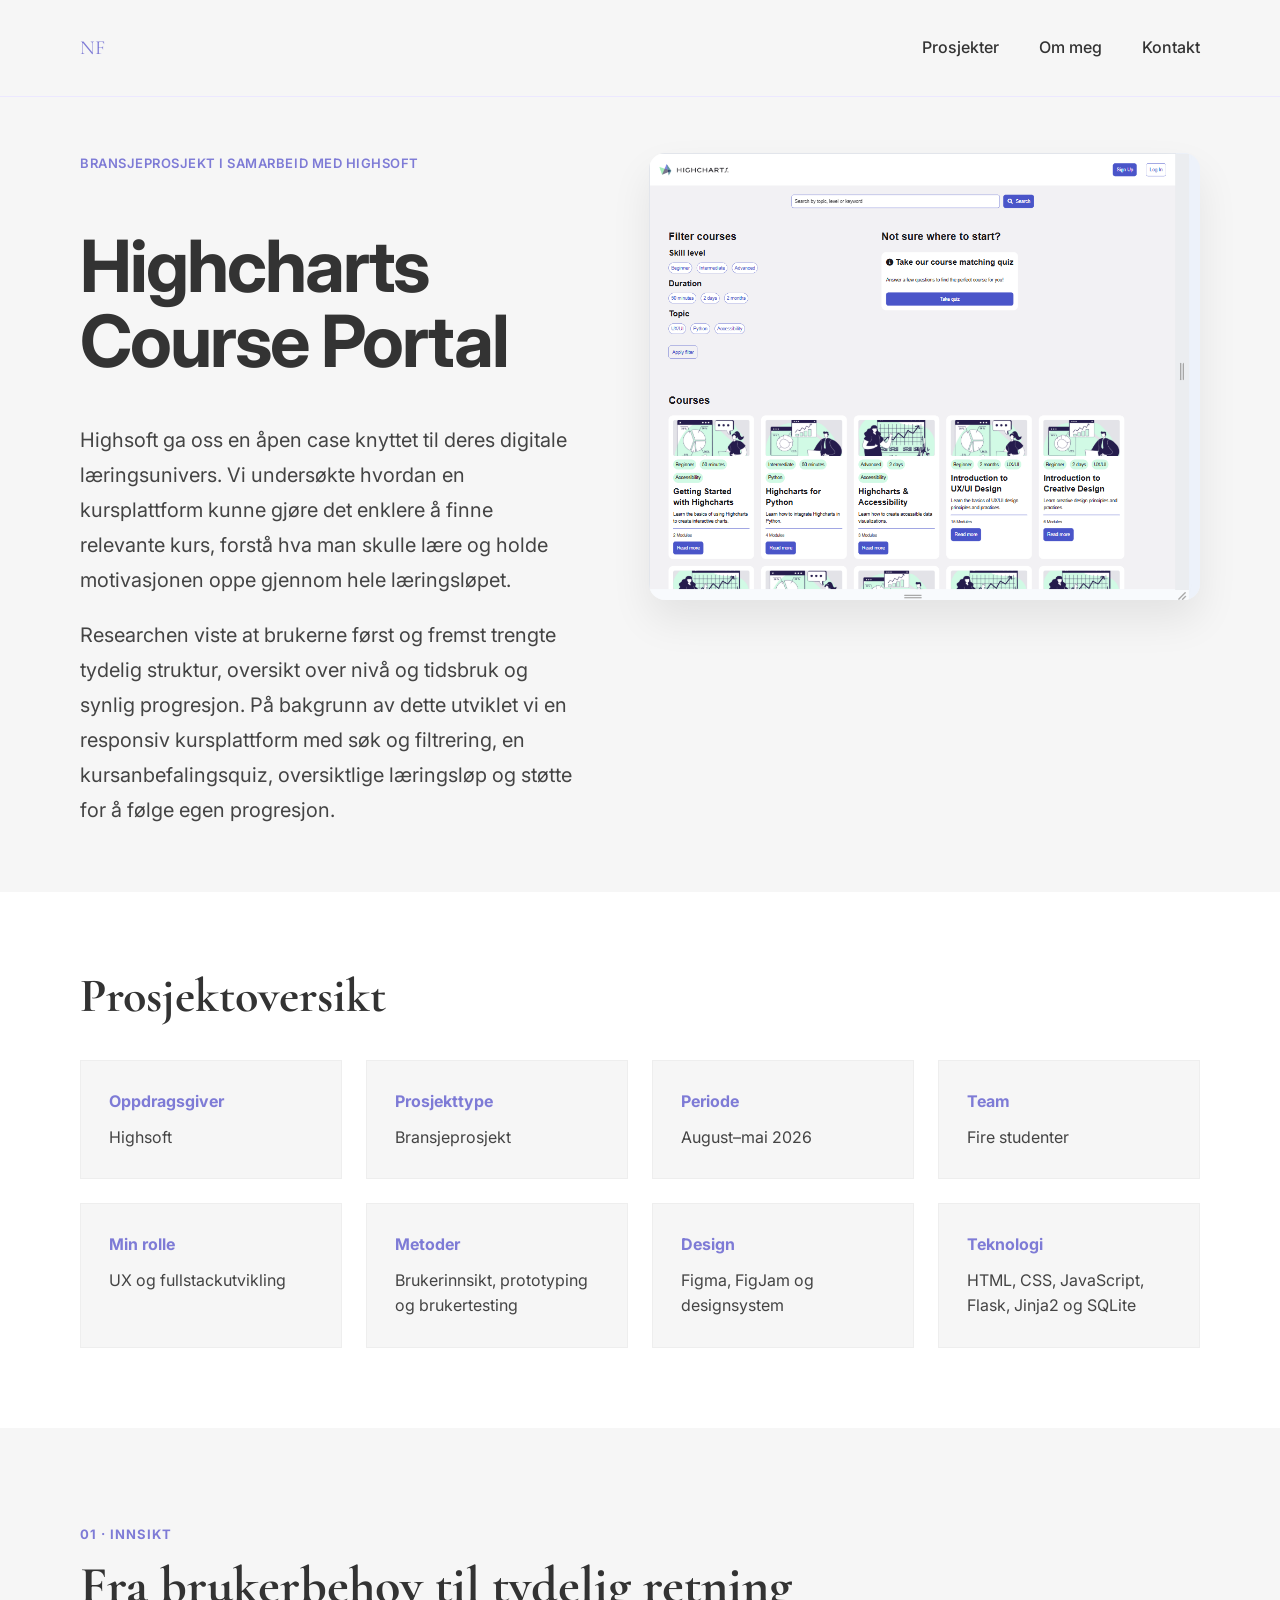
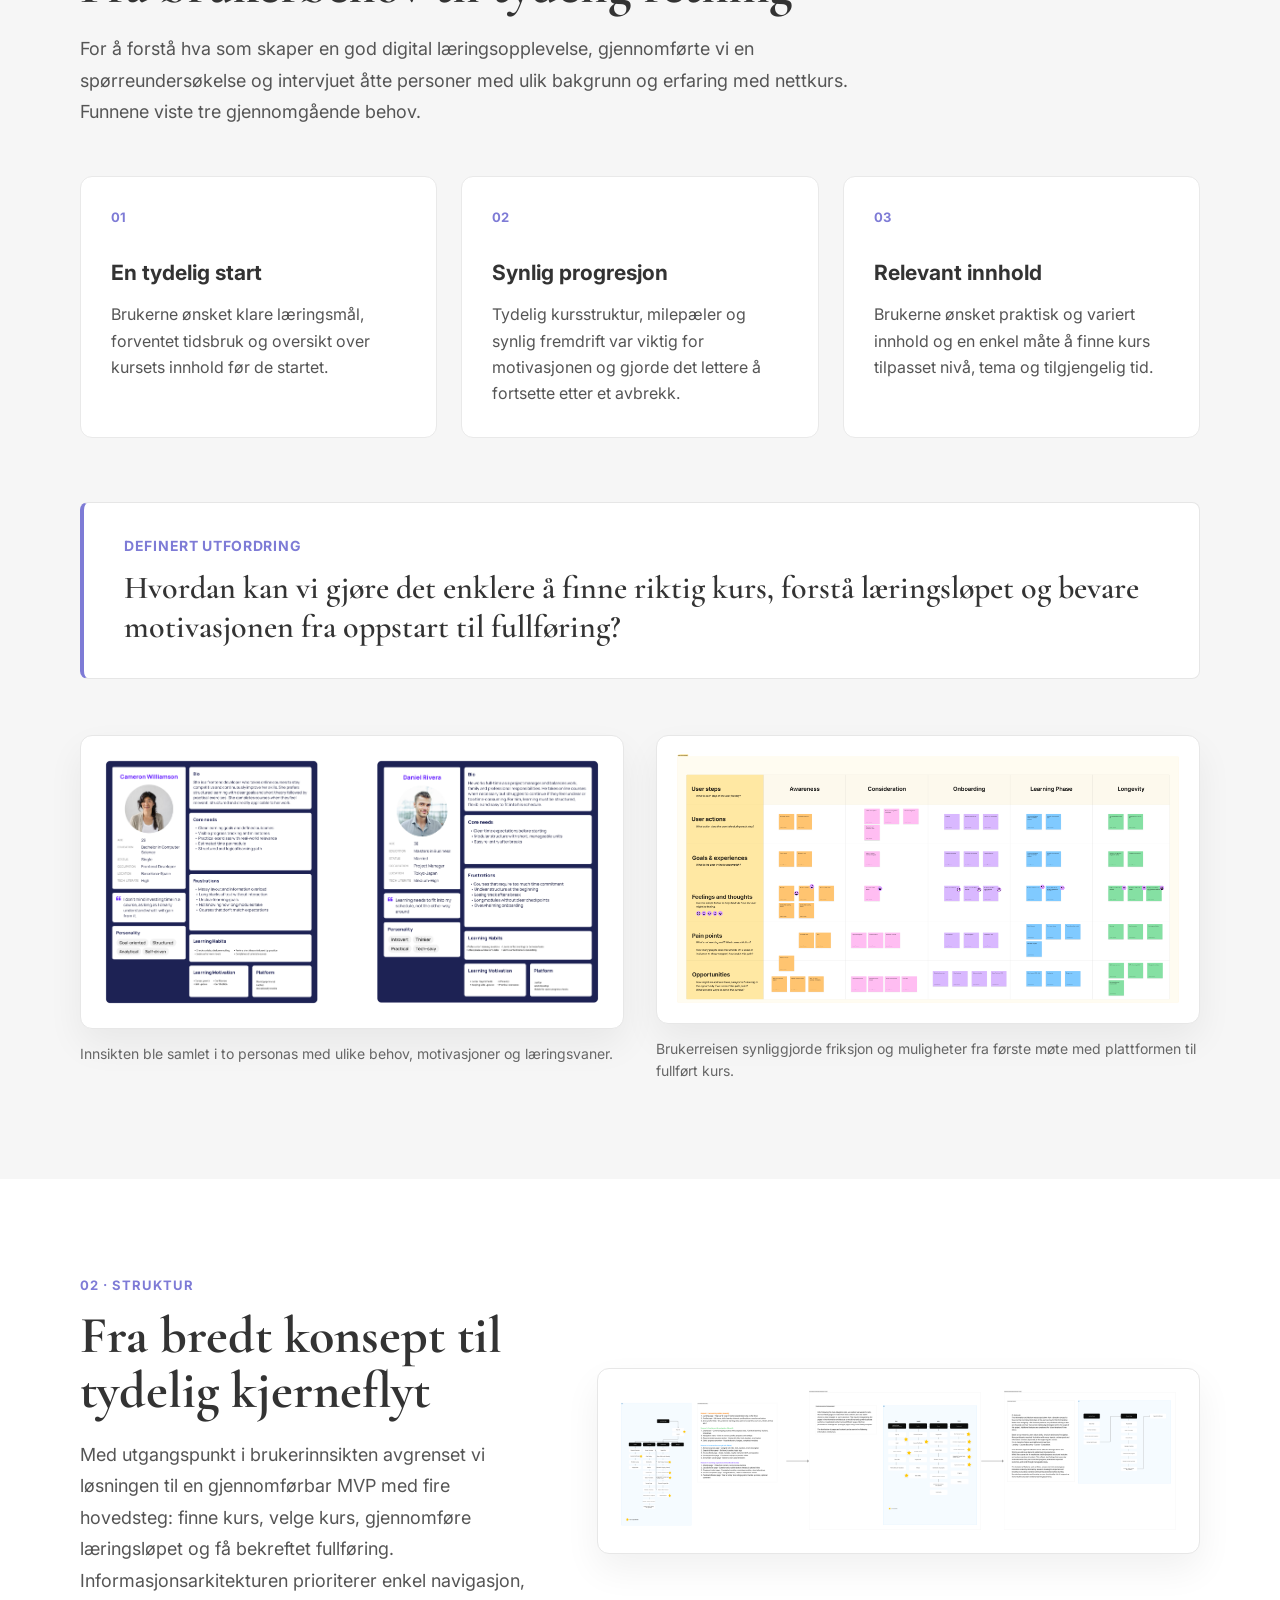
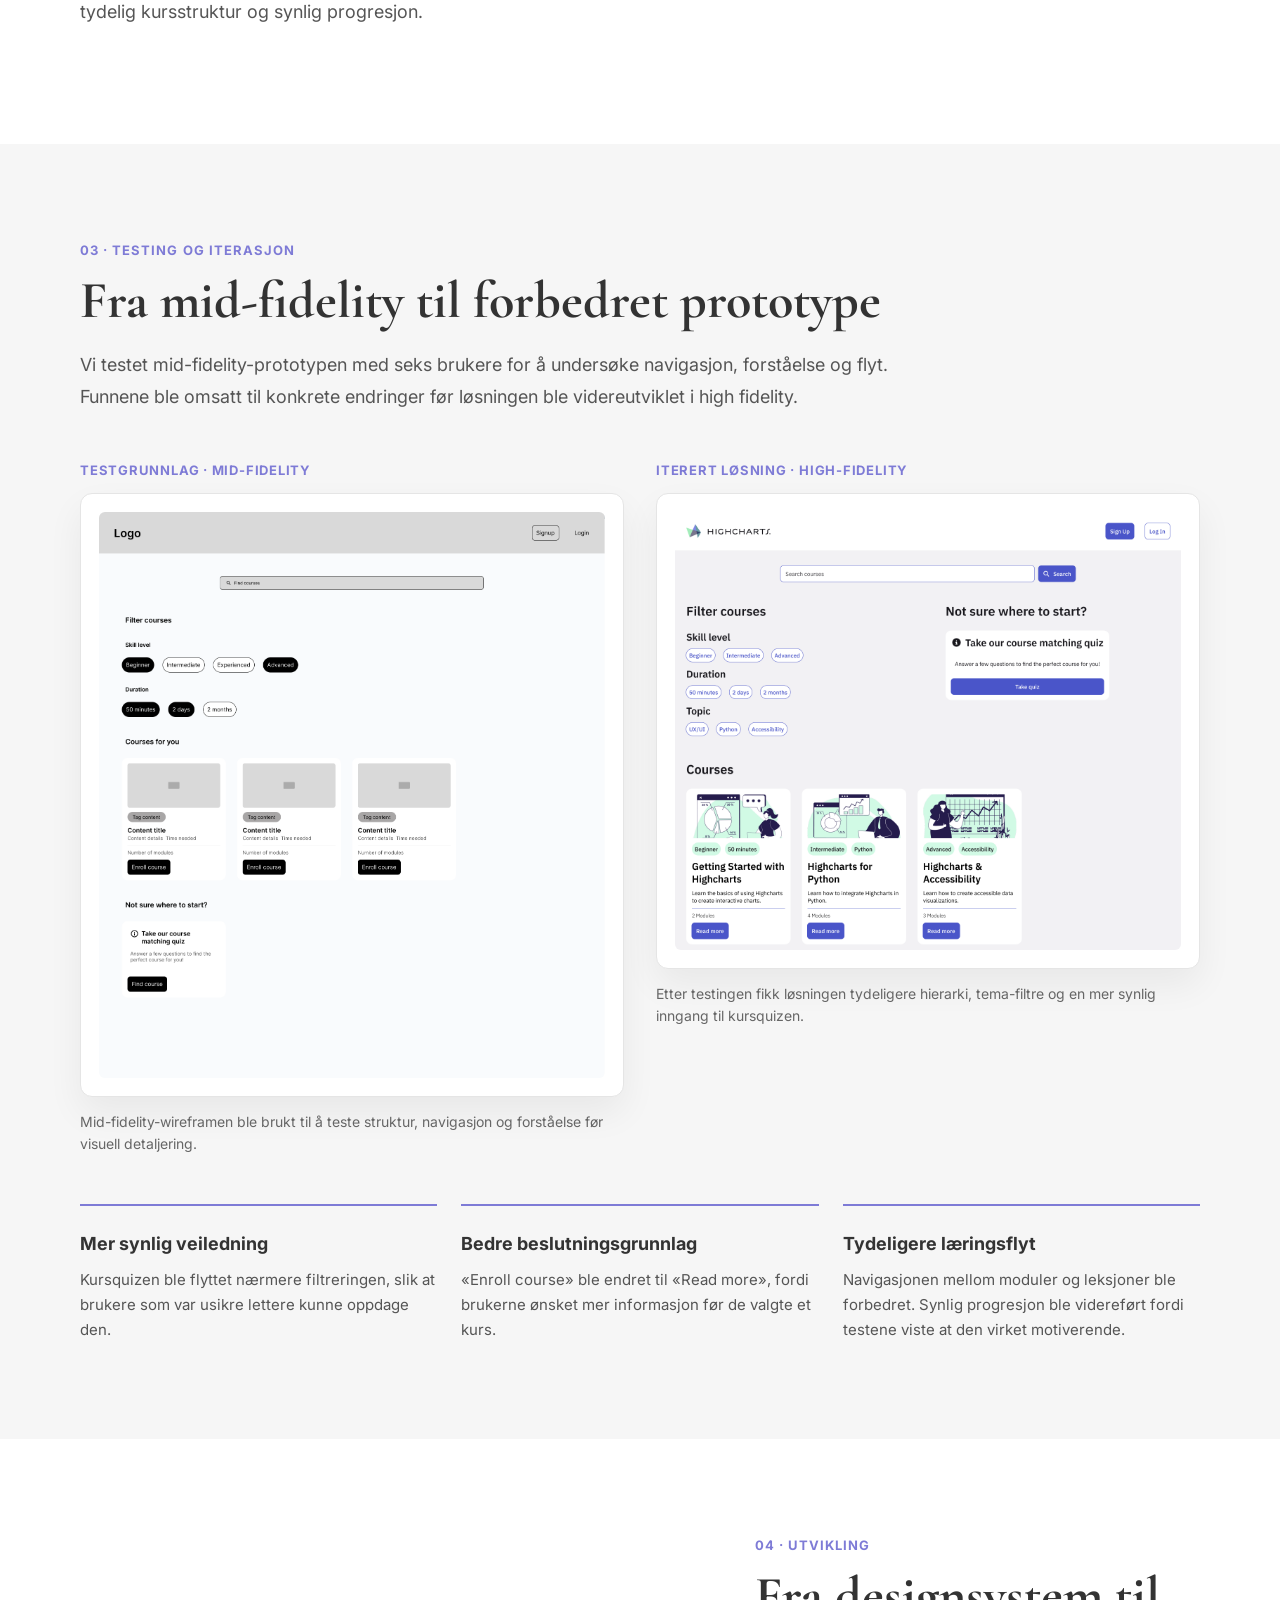
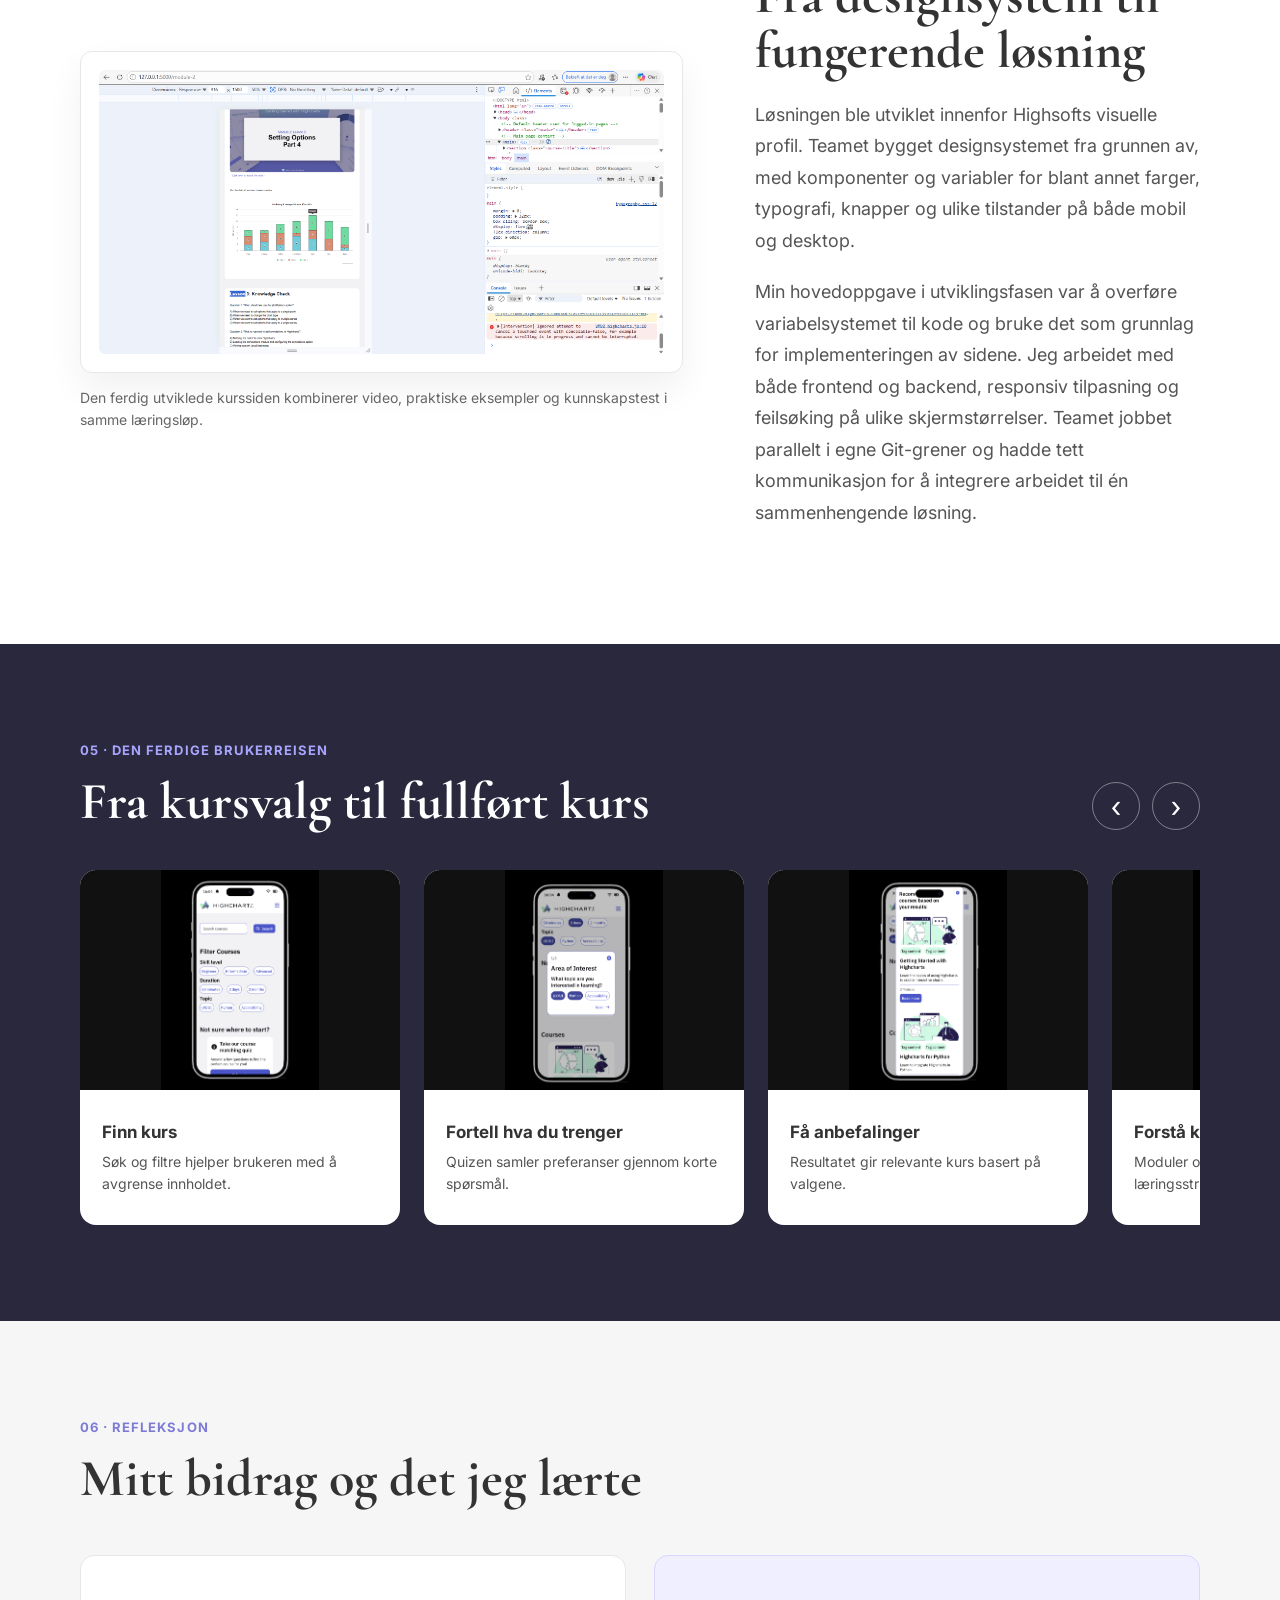
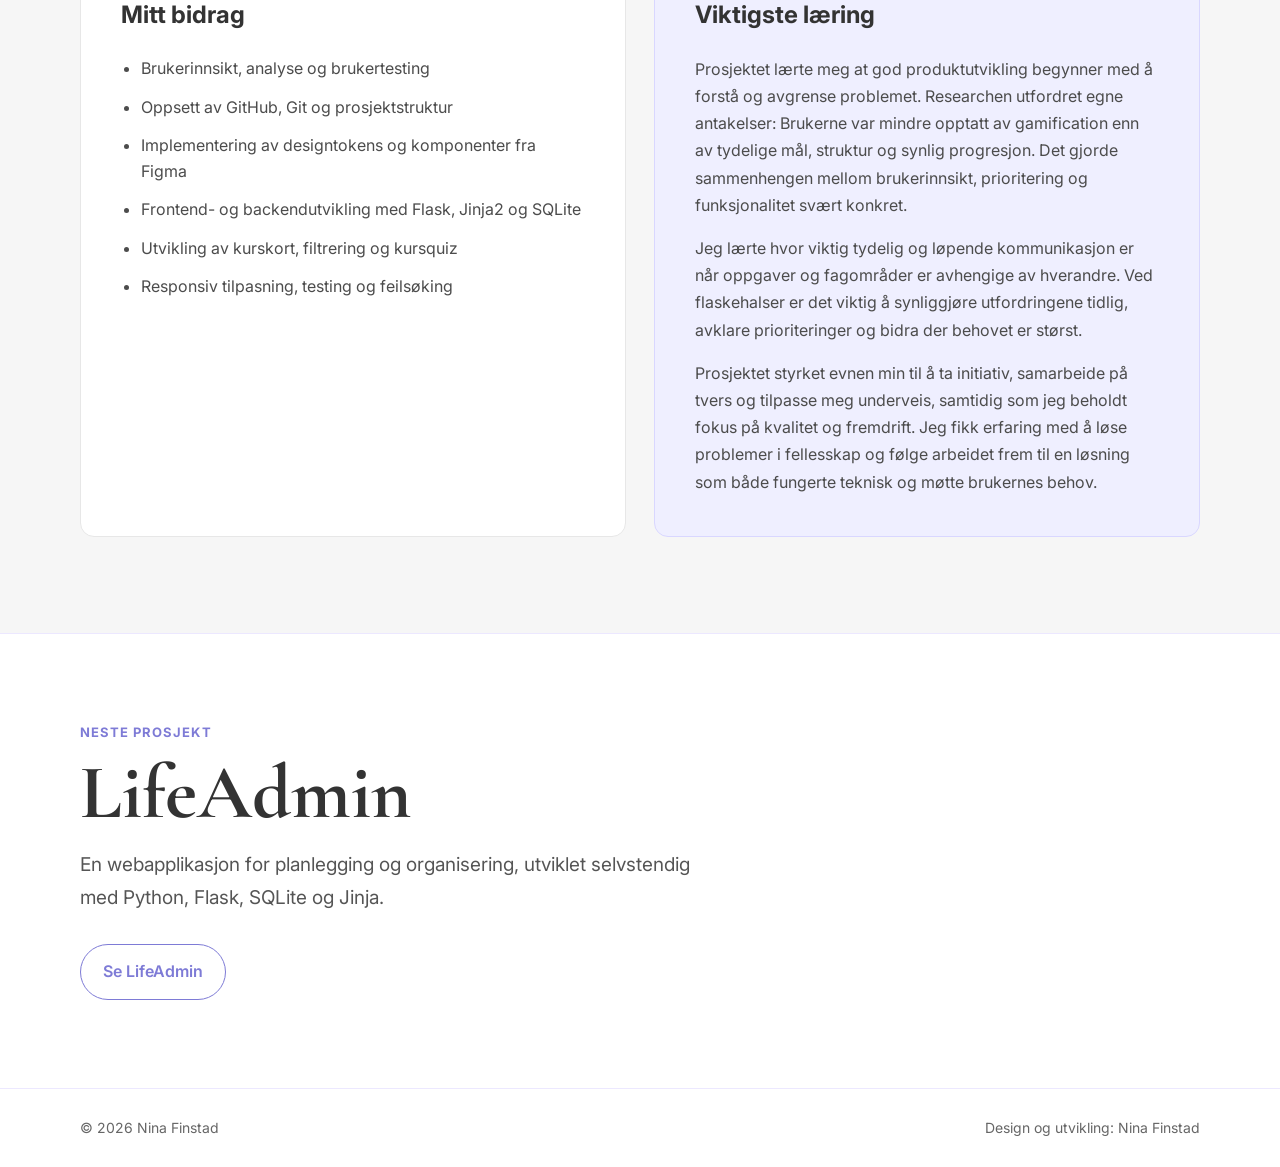
==== highsoft.html @ bb5bee1e "Initial portfolio version" ====
<!DOCTYPE html>
<html lang="nb">
<head>
    <meta charset="UTF-8">
    <meta name="viewport" content="width=device-width, initial-scale=1.0">

    <meta
        name="description"
        content="Highcharts Course Portal – bransjeprosjekt utviklet i samarbeid med Highsoft."
    >

    <title>Highcharts Course Portal | Nina Finstad</title>

    <!-- Fonter -->
    <link rel="preconnect" href="https://fonts.googleapis.com">
    <link rel="preconnect" href="https://fonts.gstatic.com" crossorigin>
    <link
        href="https://fonts.googleapis.com/css2?family=Cormorant+Garamond:wght@600;700&family=Inter:wght@400;500;600;700&display=swap"
        rel="stylesheet"
    >

    <!-- CSS -->
    <link rel="stylesheet" href="style.css">

    <!-- JavaScript -->
    <script src="js/highsoft.js" defer></script>
</head>

<body>

    <!-- Header -->
    <header class="site-header">
        <div class="logo">
            <a href="index.html" class="logo-link">
                <span class="logo-short">NF</span>
                <span class="logo-full">Nina Finstad</span>
            </a>
        </div>

        <nav class="site-nav" aria-label="Hovedmeny">
            <a href="index.html#projects">Prosjekter</a>
            <a href="index.html#about">Om meg</a>
            <a href="index.html#contact">Kontakt</a>
        </nav>
    </header>

    <main>

        <!-- Prosjektintroduksjon -->
        <section class="project-hero">
            <div class="project-hero-layout">

                <div class="project-hero-text">
                    <span class="project-label">
                        Bransjeprosjekt i samarbeid med Highsoft
                    </span>

                    <h1>Highcharts Course Portal</h1>

                    <p>
                        Highsoft ga oss en åpen case knyttet til deres digitale læringsunivers. Vi undersøkte hvordan en kursplattform kunne gjøre det enklere å finne relevante kurs,
                        forstå hva man skulle lære og holde motivasjonen oppe gjennom hele læringsløpet.

                    </p>

                    <p>
                        Researchen viste at brukerne først og fremst trengte tydelig struktur, oversikt over nivå og tidsbruk og synlig progresjon. På bakgrunn av dette utviklet vi en responsiv kursplattform med søk og filtrering, 
                        en kursanbefalingsquiz, oversiktlige læringsløp og støtte for å følge egen progresjon.
                    </p>
                </div>

                <button
                    class="project-visual-card case-image-button"
                    type="button"
                    data-lightbox-image="highsoft-images/Skjermbilde 2026-05-29 133641.png"
                    data-lightbox-alt="Den ferdig utviklede landingssiden til Highcharts Course Portal"
                    aria-label="Åpne bildet av den ferdige landingssiden"
                >
                    <img
                        src="highsoft-images/Skjermbilde 2026-05-29 133641.png"
                        alt="Den ferdig utviklede landingssiden til Highcharts Course Portal"
                    >
                </button>

            </div>
        </section>

        <!-- Prosjektoversikt -->
        <section class="project-meta-section">
            <div class="section-heading">
                <h2>Prosjektoversikt</h2>
            </div>

            <div class="project-meta-grid">

                <article class="meta-card">
                    <h3>Oppdragsgiver</h3>
                    <p>Highsoft</p>
                </article>

                <article class="meta-card">
                    <h3>Prosjekttype</h3>
                    <p>Bransjeprosjekt</p>
                </article>

                <article class="meta-card">
                    <h3>Periode</h3>
                    <p>August–mai 2026</p>
                </article>

                <article class="meta-card">
                    <h3>Team</h3>
                    <p>Fire studenter</p>
                </article>

                <article class="meta-card">
                    <h3>Min rolle</h3>
                    <p>UX og fullstackutvikling</p>
                </article>

                <article class="meta-card">
                    <h3>Metoder</h3>
                    <p>Brukerinnsikt, prototyping og brukertesting</p>
                </article>

                <article class="meta-card">
                    <h3>Design</h3>
                    <p>Figma, FigJam og designsystem</p>
                </article>

                <article class="meta-card">
                    <h3>Teknologi</h3>
                    <p>HTML, CSS, JavaScript, Flask, Jinja2 og SQLite</p>
                </article>

            </div>
        </section>

        <!-- Utfordring og brukerinnsikt -->
        <section class="case-section case-section-muted">
            <div class="case-section-heading">
                <span class="case-eyebrow">01 · Innsikt</span>
                <h2>Fra brukerbehov til tydelig retning</h2>

                <p>
                    For å forstå hva som skaper en god digital læringsopplevelse, 
                    gjennomførte vi en spørreundersøkelse og intervjuet åtte personer med ulik bakgrunn og 
                    erfaring med nettkurs. Funnene viste tre gjennomgående behov.
                </p>
            </div>

            <div class="case-insight-grid">

                <article class="case-insight-card">
                    <span>01</span>
                    <h3>En tydelig start</h3>
                    <p>
                    Brukerne ønsket klare læringsmål, 
                    forventet tidsbruk og oversikt over kursets innhold før de startet.
                    </p>
                </article>

                <article class="case-insight-card">
                    <span>02</span>
                    <h3>Synlig progresjon</h3>
                    <p>
                        Tydelig kursstruktur, milepæler og synlig 
                        fremdrift var viktig for motivasjonen og gjorde det lettere å fortsette etter et avbrekk.
                    </p>
                </article>

                <article class="case-insight-card">
                    <span>03</span>
                    <h3>Relevant innhold</h3>
                    <p>
                        Brukerne ønsket praktisk 
                        og variert innhold og en enkel måte å finne kurs tilpasset nivå, tema og tilgjengelig tid.
                    </p>
                </article>

                <div class="case-challenge">
    <span class="case-challenge-label">Definert utfordring</span>

    <p class="case-challenge-text">
        Hvordan kan vi gjøre det enklere å finne riktig kurs, forstå
        læringsløpet og bevare motivasjonen fra oppstart til fullføring?
    </p>
</div>

            </div>

            <div class="case-process-grid">

                <figure class="case-process-item">
                    <button
                        class="case-image-button"
                        type="button"
                        data-lightbox-image="highsoft-images/Personas-highsoft.png"
                        data-lightbox-alt="To personas utviklet på bakgrunn av brukerintervjuene"
                        aria-label="Åpne personas i stor visning"
                    >
                        <img
                            src="highsoft-images/Personas-highsoft.png"
                            alt="To personas utviklet på bakgrunn av brukerintervjuene"
                            loading="lazy"
                        >
                    </button>

                    <figcaption>
                        Innsikten ble samlet i to personas med ulike behov,
                        motivasjoner og læringsvaner.
                    </figcaption>
                </figure>

                <figure class="case-process-item">
                    <button
                        class="case-image-button"
                        type="button"
                        data-lightbox-image="highsoft-images/Userjourneymap-highsoft.png"
                        data-lightbox-alt="Brukerreise fra oppdagelse av kurs til gjennomføring"
                        aria-label="Åpne brukerreisen i stor visning"
                    >
                        <img
                            src="highsoft-images/Userjourneymap-highsoft.png"
                            alt="Brukerreise fra oppdagelse av kurs til gjennomføring"
                            loading="lazy"
                        >
                    </button>

                    <figcaption>
                        Brukerreisen synliggjorde friksjon og muligheter fra
                        første møte med plattformen til fullført kurs.
                    </figcaption>
                </figure>

            </div>
        </section>

        <!-- Struktur og løsningsvalg -->
        <section class="case-section">
            <div class="case-two-column">

                <div class="case-copy">
                    <span class="case-eyebrow">02 · Struktur</span>
                    <h2>Fra bredt konsept til tydelig kjerneflyt</h2>

                    <p>
                        Med utgangspunkt i brukerinnsikten avgrenset vi løsningen til en gjennomførbar MVP med fire hovedsteg: finne kurs, velge kurs, 
                        gjennomføre læringsløpet og få bekreftet fullføring. Informasjonsarkitekturen prioriterer enkel navigasjon, 
                        tydelig kursstruktur og synlig progresjon.
                    </p>

                    
                </div>

                <figure class="case-process-item">
                    <button
                        class="case-image-button"
                        type="button"
                        data-lightbox-image="highsoft-images/IA-highsoft.png"
                        data-lightbox-alt="Informasjonsarkitekturen til Highcharts Course Portal"
                        aria-label="Åpne informasjonsarkitekturen i stor visning"
                    >
                        <img
                            src="highsoft-images/IA-highsoft.png"
                            alt="Informasjonsarkitekturen til Highcharts Course Portal"
                            loading="lazy"
                        >
                    </button>

                
                </figure>

            </div>
        </section>

        <!-- Testing og iterasjon -->
        <section class="case-section case-section-muted">
            <div class="case-section-heading">
                <span class="case-eyebrow">03 · Testing og iterasjon</span>
                <h2>Fra mid-fidelity til forbedret prototype</h2>

                <p>
                    Vi testet mid-fidelity-prototypen med seks brukere for å undersøke navigasjon,
                    forståelse og flyt. Funnene ble omsatt til konkrete endringer før løsningen 
                    ble videreutviklet i high fidelity.
                </p>
            </div>

            <div class="case-comparison">

                <figure class="case-comparison-item">
                    <span class="case-image-label">Testgrunnlag · Mid-fidelity</span>

                    <button
                        class="case-image-button"
                        type="button"
                        data-lightbox-image="highsoft-images/Landing Page-Desktop-midfi-highsoft.png"
                        data-lightbox-alt="Mid-fidelity-wireframe av landingssiden før brukertesting"
                        aria-label="Åpne wireframen i stor visning"
                    >
                        <img
                            src="highsoft-images/Landing Page-Desktop-midfi-highsoft.png"
                            alt="Mid-fidelity-wireframe av landingssiden før brukertesting"
                            loading="lazy"
                        >
                    </button>

                    <figcaption>
                        Mid-fidelity-wireframen ble brukt til å teste struktur,
                        navigasjon og forståelse før visuell detaljering.
                    </figcaption>
                </figure>

                <figure class="case-comparison-item">
                    <span class="case-image-label">Iterert løsning · High-fidelity</span>

                    <button
                        class="case-image-button"
                        type="button"
                        data-lightbox-image="highsoft-images/LandingPage-Highsoft.png"
                        data-lightbox-alt="High-fidelity-prototypen etter brukertesting"
                        aria-label="Åpne high-fidelity-prototypen i stor visning"
                    >
                        <img
                            src="highsoft-images/LandingPage-Highsoft.png"
                            alt="High-fidelity-prototypen etter brukertesting"
                            loading="lazy"
                        >
                    </button>

                    <figcaption>
                        Etter testingen fikk løsningen tydeligere hierarki,
                        tema-filtre og en mer synlig inngang til kursquizen.
                    </figcaption>
                </figure>

            </div>

            <div class="case-change-grid">

                <article>
                    <h3>Mer synlig veiledning</h3>
                    <p>
                        Kursquizen ble flyttet nærmere filtreringen, slik at
                        brukere som var usikre lettere kunne oppdage den.
                    </p>
                </article>

                <article>
                    <h3>Bedre beslutningsgrunnlag</h3>
                    <p>
                        «Enroll course» ble endret til «Read more», fordi
                        brukerne ønsket mer informasjon før de valgte et kurs.
                    </p>
                </article>

                <article>
                        <h3>Tydeligere læringsflyt</h3>
                        <p>
                         Navigasjonen mellom moduler og leksjoner ble forbedret.
                         Synlig progresjon ble videreført fordi testene viste
                         at den virket motiverende.
                        </p>
                </article>

            </div>
        </section>

        <!-- Utvikling og responsivitet -->
        <section class="case-section">
            <div class="case-two-column case-two-column-reverse">

                <!-- Ferdig utviklet kursinnhold -->
<figure class="case-process-item">
    <button
        class="case-image-button"
        type="button"
        data-lightbox-image="highsoft-images/Skjermbilde 2026-05-19 113324.png"
        data-lightbox-alt="Den utviklede kurssiden med video, visualisering og kunnskapstest"
        aria-label="Åpne den utviklede kurssiden i stor visning"
    >
        <img
            src="highsoft-images/Skjermbilde 2026-05-19 113324.png"
            alt="Den utviklede kurssiden med video, visualisering og kunnskapstest"
            loading="lazy"
        >
    </button>

    <figcaption>
        Den ferdig utviklede kurssiden kombinerer video, praktiske
        eksempler og kunnskapstest i samme læringsløp.
    </figcaption>
</figure>
                </figure>

                <div class="case-copy">
                    <span class="case-eyebrow">04 · Utvikling</span>
                    <h2>Fra designsystem til fungerende løsning</h2>

                    <p>
                        Løsningen ble utviklet innenfor Highsofts visuelle profil. Teamet bygget designsystemet fra grunnen av, 
                        med komponenter og variabler for blant annet farger, typografi, knapper og ulike tilstander 
                        på både mobil og desktop.


                    </p>

                    <p>
                        Min hovedoppgave i utviklingsfasen var å overføre variabelsystemet til kode og bruke det som grunnlag for implementeringen av sidene. Jeg arbeidet med både frontend og backend, 
                        responsiv tilpasning og feilsøking på ulike skjermstørrelser. Teamet jobbet parallelt i egne Git-grener og
                        hadde tett kommunikasjon for å integrere arbeidet til én sammenhengende løsning.
                    </p>

    
                </div>

            </div>
        </section>

        <!-- Mobilreise -->
        <section class="case-section case-section-dark">
            <div class="case-carousel-heading">
                <div>
                    <span class="case-eyebrow">05 · Den ferdige brukerreisen</span>
                    <h2>Fra kursvalg til fullført kurs</h2>
                </div>

                <div class="case-carousel-controls">
                    <button
                        type="button"
                        class="case-carousel-button"
                        id="carousel-previous"
                        aria-label="Vis forrige bilde"
                    >
                        ‹
                    </button>

                    <button
                        type="button"
                        class="case-carousel-button"
                        id="carousel-next"
                        aria-label="Vis neste bilde"
                    >
                        ›
                    </button>
                </div>
            </div>

            <div
                class="case-carousel"
                id="highsoft-carousel"
                tabindex="0"
                aria-label="Bilder fra den ferdige mobilprototypen"
            >

                <figure class="case-carousel-slide">
                    <button
                        class="case-image-button"
                        type="button"
                        data-lightbox-image="highsoft-images/Skjermbilde 2026-08-11 135531.png"
                        data-lightbox-alt="Kursoversikt med søk, filtre og inngang til kursquiz"
                        aria-label="Åpne kursoversikten i stor visning"
                    >
                        <img
                            src="highsoft-images/Skjermbilde 2026-08-11 135531.png"
                            alt="Kursoversikt med søk, filtre og inngang til kursquiz"
                            loading="lazy"
                        >
                    </button>

                    <figcaption>
                        <strong>Finn kurs</strong>
                        Søk og filtre hjelper brukeren med å avgrense innholdet.
                    </figcaption>
                </figure>

                <figure class="case-carousel-slide">
                    <button
                        class="case-image-button"
                        type="button"
                        data-lightbox-image="highsoft-images/Skjermbilde 2026-08-11 135617.png"
                        data-lightbox-alt="Quiz for valg av tema, nivå og kurslengde"
                        aria-label="Åpne quizvisningen i stor størrelse"
                    >
                        <img
                            src="highsoft-images/Skjermbilde 2026-08-11 135617.png"
                            alt="Quiz for valg av tema, nivå og kurslengde"
                            loading="lazy"
                        >
                    </button>

                    <figcaption>
                        <strong>Fortell hva du trenger</strong>
                        Quizen samler preferanser gjennom korte spørsmål.
                    </figcaption>
                </figure>

                <figure class="case-carousel-slide">
                    <button
                        class="case-image-button"
                        type="button"
                        data-lightbox-image="highsoft-images/Skjermbilde 2026-08-11 135639.png"
                        data-lightbox-alt="Personlige kursanbefalinger etter gjennomført quiz"
                        aria-label="Åpne kursanbefalingene i stor visning"
                    >
                        <img
                            src="highsoft-images/Skjermbilde 2026-08-11 135639.png"
                            alt="Personlige kursanbefalinger etter gjennomført quiz"
                            loading="lazy"
                        >
                    </button>

                    <figcaption>
                        <strong>Få anbefalinger</strong>
                        Resultatet gir relevante kurs basert på valgene.
                    </figcaption>
                </figure>

                <figure class="case-carousel-slide">
                    <button
                        class="case-image-button"
                        type="button"
                        data-lightbox-image="highsoft-images/Skjermbilde 2026-08-11 135725.png"
                        data-lightbox-alt="Kursoversikt med moduler og leksjoner"
                        aria-label="Åpne kursstrukturen i stor visning"
                    >
                        <img
                            src="highsoft-images/Skjermbilde 2026-08-11 135725.png"
                            alt="Kursoversikt med moduler og leksjoner"
                            loading="lazy"
                        >
                    </button>

                    <figcaption>
                        <strong>Forstå kurset</strong>
                        Moduler og leksjoner gir en tydelig læringsstruktur.
                    </figcaption>
                </figure>

                <figure class="case-carousel-slide">
                    <button
                        class="case-image-button"
                        type="button"
                        data-lightbox-image="highsoft-images/Skjermbilde 2026-08-11 135750.png"
                        data-lightbox-alt="Kursinnhold med synlig progresjon"
                        aria-label="Åpne progresjonsvisningen i stor størrelse"
                    >
                        <img
                            src="highsoft-images/Skjermbilde 2026-08-11 135750.png"
                            alt="Kursinnhold med synlig progresjon"
                            loading="lazy"
                        >
                    </button>

                    <figcaption>
                        <strong>Følg progresjonen</strong>
                        Fremdriftsvisningen gjør det enkelt å se hvor langt man har kommet.
                    </figcaption>
                </figure>

                <figure class="case-carousel-slide">
                    <button
                        class="case-image-button"
                        type="button"
                        data-lightbox-image="highsoft-images/Skjermbilde 2026-08-11 135808.png"
                        data-lightbox-alt="Bekreftelse og sertifikat etter fullført kurs"
                        aria-label="Åpne fullført kurs i stor visning"
                    >
                        <img
                            src="highsoft-images/Skjermbilde 2026-08-11 135808.png"
                            alt="Bekreftelse og sertifikat etter fullført kurs"
                            loading="lazy"
                        >
                    </button>

                    <figcaption>
                        <strong>Fullfør kurset</strong>
                        Brukeren får bekreftelse, sertifikat og en vei videre.
                    </figcaption>
                </figure>

            </div>

            
        </section>

        <!-- Mitt bidrag og læring -->
        <section class="case-section case-conclusion">
            <div class="case-section-heading">
                <span class="case-eyebrow">06 · Refleksjon</span>
                <h2>Mitt bidrag og det jeg lærte</h2>
            </div>

            <div class="case-conclusion-grid">

                <article class="case-conclusion-card">
                    <h3>Mitt bidrag</h3>

                    <ul>
                        <li>Brukerinnsikt, analyse og brukertesting</li>
                        <li>Oppsett av GitHub, Git og prosjektstruktur</li>
                        <li>Implementering av designtokens og komponenter fra Figma</li>
                        <li>Frontend- og backendutvikling med Flask, Jinja2 og SQLite</li>
                        <li>Utvikling av kurskort, filtrering og kursquiz</li>
                        <li>Responsiv tilpasning, testing og feilsøking</li>
                    </ul>
                </article>

                <article class="case-conclusion-card case-conclusion-card-accent">
                    <h3>Viktigste læring</h3>

                    <p>
                        Prosjektet lærte meg at god produktutvikling begynner med å forstå og avgrense problemet.
                        Researchen utfordret egne antakelser: Brukerne var mindre opptatt av gamification enn av tydelige mål, 
                        struktur og synlig progresjon. Det gjorde sammenhengen mellom brukerinnsikt, prioritering og funksjonalitet
                        svært konkret.
                    </p>

                    <p>
                    Jeg lærte hvor viktig tydelig og løpende kommunikasjon er når oppgaver og fagområder 
                    er avhengige av hverandre. Ved flaskehalser er det viktig å synliggjøre utfordringene 
                    tidlig, avklare prioriteringer og bidra der behovet er størst.
                    </p>

                    <p>
                        Prosjektet styrket evnen min til å ta initiativ, samarbeide på tvers og 
                        tilpasse meg underveis, samtidig som jeg beholdt fokus på kvalitet og 
                        fremdrift. Jeg fikk erfaring med å løse problemer i fellesskap og 
                        følge arbeidet frem til en løsning som både fungerte teknisk og 
                        møtte brukernes behov.

                    </p>
                </article>

            </div>
        </section>

        <!-- Neste prosjekt -->
<section class="next-project">
    <div class="next-project-content">
        <span class="case-eyebrow">Neste prosjekt</span>

        <h2>LifeAdmin</h2>

        <p>
            En webapplikasjon for planlegging og organisering, utviklet
            selvstendig med Python, Flask, SQLite og Jinja.
        </p>

        <a href="life-admin.html" class="next-project-link">
            Se LifeAdmin
        </a>
    </div>
</section>

    <!-- Footer -->
    <footer class="site-footer">
        <p>© 2026 Nina Finstad</p>
        <p>Design og utvikling: Nina Finstad</p>
    </footer>

</body>
</html>
---- style.css ----
/* ==========================================================
   INNHOLDSOVERSIKT

   01. Reset og grunnstiler
   02. Toppmeny og navigasjon
   03. Forside: hero, seksjoner, prosjektkort og om meg
   04. Generelle prosjektsider
   05. Kontaktskjema, statusmeldinger og bunntekst
   06. Forside og generelle sider: nettbrett og mobil
   07. Highsoft-siden: innhold, bilder og mobilkarusell
   08. Highsoft-siden: nettbrett og mobil
========================================================== */

/* =========================
   RESET
========================= */

* {
  margin: 0;
  padding: 0;
  box-sizing: border-box;
}

/* =========================
   GRUNNSTILER
========================= */

html {
  scroll-behavior: smooth;
}

#projects,
#about,
#contact {
  scroll-margin-top: 120px;
}

body {
  font-family: "Inter", Arial, Helvetica, sans-serif;
  line-height: 1.6;
  color: #333;
  background: #f6f6f6;
}

/* =========================
   TOPPMENY OG NAVIGASJON
========================= */

.site-header {
  position: sticky;
  top: 0;
  z-index: 1000;

  display: flex;
  justify-content: space-between;
  align-items: center;
  padding: 32px 80px;
  background: rgba(246, 246, 246, 0.92);
  backdrop-filter: blur(10px);
  border-bottom: 1px solid #ece8ff;
}

.logo {
  font-family: "Cormorant Garamond", Georgia, serif;
  font-size: 20px;
  position: relative;
  cursor: pointer;
  display: inline-block;
  color: #7e7bd6;
}

.logo-link {
  position: relative;
  display: inline-block;
  text-decoration: none;
  color: inherit;
}

.logo-short {
  transition: opacity 0.35s ease;
}

.logo-full {
  position: absolute;
  left: 0;
  opacity: 0;
  letter-spacing: -5px;
  transform: translateX(-10px);
  transition: all 0.35s ease;
  white-space: nowrap;
}

.logo:hover .logo-short {
  opacity: 0;
}

.logo:hover .logo-full {
  opacity: 1;
  letter-spacing: 0.5px;
  transform: translateX(0);
}

.site-nav {
  display: flex;
  gap: 40px;
}

.site-nav a {
  text-decoration: none;
  color: #333;
  font-size: 16px;
  font-weight: 500;
  transition: opacity 0.2s ease;
}

.site-nav a:hover {
  opacity: 0.6;
  color: #7e7bd6;
}

/* =========================
   FORSIDE - HERO
========================= */

.hero {
  min-height: 68vh;
  display: flex;
  align-items: center;
  justify-content: space-between;
  gap: 60px;
  padding: 20px 80px 40px;
  overflow: hidden;
}

.hero-text {
  max-width: 540px;
  display: flex;
  flex-direction: column;
  gap: 24px;
}

.hero h1 {
  font-size: 92px;
  line-height: 1.05;
  letter-spacing: -2px;
}

.name {
  font-weight: 600;
}

.hero p {
  font-size: 20px;
  line-height: 1.8;
  color: #444;
  letter-spacing: 0.2px;
}

.hero-link {
  display: inline-block;
  margin-top: 36px;
  text-decoration: none;
  color: #333;
  position: relative;
}

.hero-link::after {
  content: "";
  position: absolute;
  left: 0;
  bottom: -6px;
  width: 100%;
  height: 1px;
  background: #333;
  transition: all 0.25s ease;
}

.hero-link:hover {
  color: #7e7bd6;
}

.hero-link:hover::after {
  background: #7e7bd6;
}

.hero-image {
  position: relative;
  flex-shrink: 0;
}

.hero-image img {
  width: 560px;
  max-width: 100%;
  height: auto;
  display: block;
  object-fit: cover;
  filter: contrast(1.03) brightness(1.01) grayscale(100%);
}

.hero-image::after {
  content: "";
  position: absolute;
  inset: 0;
  background: linear-gradient(to right, #f6f6f6 0%, rgba(246, 246, 246, 0) 16%);
  pointer-events: none;
}

/* =========================
   FORSIDE - FELLES SEKSJONER
========================= */

.projects-section,
.about-section,
.contact-section {
  padding: 100px 80px;
}

.projects-section {
  background: #ffffff;
}

.about-section,
.contact-section {
  background: #f6f6f6;
}

.section-heading h2 {
  font-family: "Cormorant Garamond", Georgia, serif;
  font-size: 48px;
  line-height: 1;
  margin-bottom: 40px;
  color: #333;
}

/* =========================
   FORSIDE - PROSJEKTKORT
========================= */

.projects-grid {
  display: grid;
  grid-template-columns: repeat(3, 1fr);
  gap: 28px;
}

.project-card {
  background: white;
  border: 1px solid #eee;
  padding: 40px;
  min-height: 280px;
  display: flex;
  flex-direction: column;
  justify-content: flex-start;
  transition: all 0.35s ease;
  position: relative;
  overflow: hidden;
}

.project-card::before {
  content: "";
  position: absolute;
  top: 0;
  left: -100%;
  width: 100%;
  height: 100%;
  background: linear-gradient(
    120deg,
    transparent,
    rgba(126, 123, 214, 0.08),
    transparent
  );
  transition: left 0.6s ease;
}

.project-card:hover::before {
  left: 100%;
}

.project-card:hover {
  transform: translateY(-8px);
  box-shadow: 0 20px 40px rgba(0, 0, 0, 0.08);
  background: #f3f2ff;
  border-color: #7e7bd6;
}

.project-label {
  display: inline-block;
  margin-bottom: 18px;
  font-size: 13px;
  font-weight: 600;
  text-transform: uppercase;
  letter-spacing: 0.04em;
  color: #7e7bd6;
}

.project-card h3 {
  color: #7e7bd6;
  transition: letter-spacing 0.3s ease;
}

.project-card:hover h3 {
  letter-spacing: 1px;
  color: #5f5bbd;
}

.project-card p {
  font-size: 18px;
  color: #444;
  margin-bottom: 24px;
}

.project-link {
  margin-top: auto;
  width: fit-content;
  color: #333;
  font-weight: 600;
  text-decoration: none;
  border-bottom: 1px solid #333;
  transition:
    color 0.2s ease,
    opacity 0.2s ease;
}

.project-link:hover {
  opacity: 0.7;
  color: #7e7bd6;
}

/* =========================
   FORSIDE - OM MEG
========================= */

.about-text {
  max-width: 900px;
  margin: 0 auto;
}

.about-section {
  text-align: center;
}

.about-text p {
  font-size: 20px;
  margin-bottom: 20px;
}

/* =========================
   GENERELLE PROSJEKTSIDER - GRUNNOPPSETT
========================= */

.project-hero,
.project-meta-section,
.project-content-section {
  padding: 80px 80px;
}

/* =========================
   GENERELLE PROSJEKTSIDER - KOLONNER OG TEKST
========================= */

.project-two-column {
  display: grid;
  grid-template-columns: minmax(0, 0.95fr) minmax(420px, 1.05fr);
  gap: 70px;
  align-items: center;
}

.project-text-block {
  max-width: 560px;
}

.project-text-block h2 {
  font-family: "Inter", Arial, Helvetica, sans-serif;
  font-size: 44px;
  line-height: 1.1;
  font-weight: 700;
  letter-spacing: -1px;
  margin-bottom: 32px;
  color: #333;
}

.project-text-block p {
  font-size: 20px;
  line-height: 1.75;
  margin-bottom: 20px;
  color: #444;
}

/* =========================
   GENERELLE PROSJEKTSIDER - BILDEKORT
========================= */

.project-visual-card {
  background: #eef1f1;
  border: 1px solid #e6e6e6;
  padding: 28px; /* viktig: samme overalt */
  border-radius: 16px;
  box-shadow: 0 20px 40px rgba(0, 0, 0, 0.08);
  overflow: hidden;
}

.project-visual-card img {
  width: 100%;
  max-width: 100%;
  height: auto;
  display: block;
  border-radius: 8px;
}
.project-visual-card figcaption {
    margin-top: 16px;
    font-size: 14px;
    line-height: 1.5;
    color: #666;
}

/* =========================
   GENERELLE PROSJEKTSIDER - HERO
========================= */

.project-hero {
  background: #f6f6f6;
  padding-top: 56px;
  padding-bottom: 64px;
}

.project-hero-layout {
  display: grid;
  grid-template-columns: minmax(0, 0.95fr) minmax(520px, 1.05fr);
  gap: 70px;
  align-items: start;
}

.project-hero-text {
  max-width: 560px;
  display: flex;
  flex-direction: column;
  gap: 20px;
}

.project-hero h1 {
  font-size: 72px;
  line-height: 1.05;
  letter-spacing: -2px;
  margin-top: 16px;
  margin-bottom: 24px;
}

.project-hero p {
  font-size: 20px;
  line-height: 1.75;
  color: #444;
  margin: 0;
}

/* =========================
   GENERELLE PROSJEKTSIDER - INNHOLD
========================= */

.project-content-section {
  background: #f6f6f6;
}

/* =========================
   GENERELLE PROSJEKTSIDER - INNSIKTSKORT
========================= */

.project-insights-grid {
  display: grid;
  grid-template-columns: 1fr 1fr;
  gap: 20px;
}

.insight-card {
  background: #ffffff;
  border: 1px solid #eee;
  padding: 20px;
  border-radius: 12px;
}

.insight-card h3 {
  font-size: 18px;
  margin-bottom: 8px;
  color: #333;
}

.insight-card p {
  font-size: 16px;
  color: #444;
  line-height: 1.5;
}

.project-text-center {
  max-width: 1000px;
  margin: 0 auto;
  text-align: center;
}

/* =========================
   KONTAKTSKJEMA OG KONTAKTIKONER
========================= */

.contact-section {
  text-align: center;
}

.contact-content {
  width: 100%;
  max-width: 820px;
  margin: 0 auto;
}

.contact-intro {
  max-width: 620px;
  margin: 0 auto 36px;
  font-size: 18px;
  color: #555;
}

.contact-form {
  padding: 40px;
  background: #ffffff;
  border: 1px solid #e8e8e8;
  border-radius: 8px;
  box-shadow: 0 20px 50px rgba(0, 0, 0, 0.06);
  text-align: left;
}

.form-row {
  display: grid;
  grid-template-columns: 1fr 1fr;
  gap: 24px;
}

.form-group {
  display: flex;
  flex-direction: column;
  gap: 8px;
  margin-bottom: 24px;
}

.form-group label {
  font-size: 15px;
  font-weight: 600;
  color: #333;
}

.form-group input,
.form-group textarea {
  width: 100%;
  padding: 14px 16px;
  border: 1px solid #d9d9d9;
  border-radius: 4px;
  background: #fafafa;
  color: #333;
  font-family: inherit;
  font-size: 16px;
  transition:
    border-color 0.2s ease,
    box-shadow 0.2s ease,
    background 0.2s ease;
}

.form-group textarea {
  min-height: 150px;
  resize: vertical;
}

.form-group input:focus,
.form-group textarea:focus {
  outline: none;
  border-color: #7e7bd6;
  background: #ffffff;
  box-shadow: 0 0 0 3px rgba(126, 123, 214, 0.14);
}

.form-submit {
  padding: 14px 28px;
  border: 1px solid #7e7bd6;
  border-radius: 4px;
  background: #7e7bd6;
  color: #ffffff;
  font-family: inherit;
  font-size: 16px;
  font-weight: 600;
  cursor: pointer;
  transition:
    background 0.2s ease,
    transform 0.2s ease,
    box-shadow 0.2s ease;
}

.form-submit:hover {
  background: #6966c5;
  transform: translateY(-2px);
  box-shadow: 0 8px 20px rgba(126, 123, 214, 0.22);
}

.form-submit:focus-visible {
  outline: 3px solid rgba(126, 123, 214, 0.3);
  outline-offset: 4px;
}

.form-privacy {
  margin-top: 16px;
  margin-bottom: 0;
  font-size: 13px;
  color: #777;
}

.contact-icons {
  display: flex;
  justify-content: center;
  gap: 16px;
  margin-top: 36px;
}

.contact-content .contact-icons a {
  display: inline-flex;
  align-items: center;
  justify-content: center;
  width: 58px;
  height: 58px;
  border: 1px solid #7e7bd6;
  border-radius: 50%;
  background: transparent;
  color: #7e7bd6;
  text-decoration: none;
  font-size: 25px;
  transition:
    background 0.2s ease,
    color 0.2s ease,
    transform 0.2s ease,
    box-shadow 0.2s ease;
}

.contact-content .contact-icons a:hover {
  background: #7e7bd6;
  color: #ffffff;
  transform: translateY(-3px);
  box-shadow: 0 8px 20px rgba(126, 123, 214, 0.2);
  opacity: 1;
}

.contact-content .contact-icons a:focus-visible {
  outline: 3px solid rgba(126, 123, 214, 0.3);
  outline-offset: 4px;
}

/* =========================
   KONTAKTSKJEMA - STATUSMELDINGER
========================= */

.form-message {
  display: flex;
  align-items: center;
  justify-content: center;
  gap: 12px;
  margin-top: 24px;
  padding: 16px 20px;
  border-radius: 6px;
  font-size: 16px;
  font-weight: 500;
}

.form-message[hidden] {
  display: none;
}

.form-message i {
  flex-shrink: 0;
  font-size: 22px;
}

.form-message-success {
  color: #315f46;
  background: #edf8f1;
  border: 1px solid #b9ddc6;
}

.form-message-error {
  color: #8a3838;
  background: #fff1f1;
  border: 1px solid #e4baba;
}

.form-submit:disabled {
  cursor: wait;
  opacity: 0.7;
  transform: none;
  box-shadow: none;
}

.contact-content .form-privacy {
  margin-top: 14px;
  margin-bottom: 0;
  font-size: 12px;
  line-height: 1.5;
  color: #888;
}

/* =========================
   BUNNTEKST
========================= */

.site-footer {
  display: flex;
  justify-content: space-between;
  align-items: center;
  gap: 24px;
  padding: 28px 80px;
  background: #ffffff;
  border-top: 1px solid #ece8ff;
  color: #666;
  font-size: 14px;
}

/* =========================
   FORSIDE OG GENERELLE SIDER - NETTBRETT
========================= */

@media (max-width: 1100px) {
  .hero {
    flex-direction: column;
    align-items: flex-start;
    gap: 40px;
  }

  .hero-image img {
    width: 460px;
  }

  .projects-grid {
    grid-template-columns: 1fr;
  }

  .project-hero-layout,
  .project-two-column {
    grid-template-columns: 1fr;
    gap: 40px;
  }

  .project-meta-grid {
    grid-template-columns: 1fr 1fr;
  }

  .project-text-block,
  .project-hero-text {
    max-width: none;
  }
}

/* =========================
   FORSIDE OG GENERELLE SIDER - MOBIL
========================= */

@media (max-width: 768px) {
  .site-header {
    flex-direction: column;
    align-items: flex-start;
    gap: 20px;
    padding: 24px 24px 0;
  }

  .site-nav {
    gap: 24px;
    flex-wrap: wrap;
  }

  .hero,
  .projects-section,
  .about-section,
  .contact-section {
    padding-left: 24px;
    padding-right: 24px;
  }

  .hero {
    min-height: auto;
    padding-top: 40px;
    padding-bottom: 60px;
  }

  .hero h1 {
    font-size: 58px;
  }

  .hero p,
  .about-text p,
  .contact-content p,
  .project-card p {
    font-size: 18px;
  }

  .hero-image img {
    width: 100%;
    max-width: 420px;
  }

  .section-heading h2 {
    font-size: 38px;
  }

  .project-card h3 {
    font-size: 30px;
  }

  .project-hero,
  .project-meta-section,
  .project-content-section {
    padding-left: 24px;
    padding-right: 24px;
  }

  .project-hero h1 {
    font-size: 48px;
  }

  .project-hero p,
  .project-text-block p {
    font-size: 18px;
  }

  .project-visual-card {
    padding: 16px;
  }

  .project-text-block h2 {
    font-size: 38px;
  }

  .project-meta-grid,
  .project-insights-grid {
    grid-template-columns: 1fr;
  }

  .form-row {
    grid-template-columns: 1fr;
    gap: 0;
  }

  .contact-form {
    padding: 24px;
  }

  .site-footer {
    flex-direction: column;
    justify-content: center;
    gap: 6px;
    padding: 24px;
    text-align: center;
  }
}

/* =========================
   GENERELLE PROSJEKTSIDER - PROSJEKTOVERSIKT
========================= */

.project-meta-section {
    background: #ffffff;
    padding-top: 80px;
    padding-bottom: 80px;
}

.project-meta-grid {
    display: grid;
    grid-template-columns: repeat(4, minmax(0, 1fr));
    gap: 24px;
}

.meta-card {
    background: #f6f6f6;
    border: 1px solid #eeeeee;
    padding: 28px;
}

.meta-card h3 {
    margin-bottom: 10px;
    color: #7e7bd6;
    font-size: 16px;
}

.meta-card p {
    color: #444444;
    font-size: 16px;
    line-height: 1.6;
}

/* Prosjektbilde */

.project-meta-image {
    max-width: 760px;
    margin: 48px auto 0;
}

.project-visual-card figcaption {
    margin-top: 16px;
    color: #666666;
    font-size: 14px;
    line-height: 1.5;
}

/* Prosjektoversikt: nettbrett */

@media (max-width: 1100px) {
    .project-meta-grid {
        grid-template-columns: repeat(2, minmax(0, 1fr));
    }
}

/* Prosjektoversikt: mobil */

@media (max-width: 768px) {
    .project-meta-grid {
        grid-template-columns: 1fr;
    }

    .project-meta-image {
        margin-top: 32px;
    }
}

/* =========================
   HIGHSOFT-SIDEN - SEKSJONER OG TYPOGRAFI
========================= */

.case-section {
    padding: 96px 80px;
    background: #ffffff;
}

.case-section-muted {
    background: #f6f6f6;
}

.case-section-dark {
    overflow: hidden;
    background: #29283d;
    color: #ffffff;
}

.case-section-heading {
    max-width: 820px;
    margin-bottom: 48px;
}

.case-section-heading h2,
.case-copy h2,
.case-carousel-heading h2 {
    margin-bottom: 20px;
    font-family: "Cormorant Garamond", Georgia, serif;
    font-size: 52px;
    line-height: 1.05;
    color: #333333;
}

.case-section-heading p,
.case-copy p {
    margin-bottom: 20px;
    color: #555555;
    font-size: 18px;
    line-height: 1.75;
}

.case-eyebrow {
    display: block;
    margin-bottom: 14px;
    color: #7e7bd6;
    font-size: 13px;
    font-weight: 700;
    letter-spacing: 0.08em;
    text-transform: uppercase;
}


/* =========================
   HIGHSOFT-SIDEN - KLIKKBARE BILDER
========================= */

.case-image-button {
    width: 100%;
    padding: 0;
    border: 0;
    background: transparent;
    color: inherit;
    font: inherit;
    text-align: inherit;
    cursor: zoom-in;
}

.case-image-button img {
    display: block;
    width: 100%;
    height: auto;
    transition:
        transform 0.3s ease,
        opacity 0.3s ease;
}

.case-image-button:hover img {
    transform: scale(1.012);
    opacity: 0.94;
}

.case-image-button:focus-visible {
    outline: 3px solid rgba(126, 123, 214, 0.5);
    outline-offset: 5px;
}


/* =========================
   HIGHSOFT-SIDEN - INNSIKT
========================= */

.case-insight-grid {
    display: grid;
    grid-template-columns: repeat(3, minmax(0, 1fr));
    gap: 24px;
    margin-bottom: 56px;
}

.case-insight-card {
    padding: 30px;
    background: #ffffff;
    border: 1px solid #e9e9e9;
    border-radius: 12px;
}

.case-insight-card > span {
    display: block;
    margin-bottom: 28px;
    color: #7e7bd6;
    font-size: 13px;
    font-weight: 700;
}

.case-insight-card h3 {
    margin-bottom: 12px;
    color: #333333;
    font-size: 21px;
}

.case-insight-card p {
    color: #555555;
    font-size: 16px;
    line-height: 1.65;
}


/* =========================
   HIGHSOFT-SIDEN - PROSESSBILDER
========================= */

.case-process-grid {
    display: grid;
    grid-template-columns: repeat(2, minmax(0, 1fr));
    gap: 32px;
}

.case-process-item {
    margin: 0;
}

.case-process-item .case-image-button {
    overflow: hidden;
    padding: 18px;
    background: #ffffff;
    border: 1px solid #e7e7e7;
    border-radius: 12px;
    box-shadow: 0 16px 36px rgba(0, 0, 0, 0.06);
}

.case-process-item img {
    border-radius: 6px;
}

.case-process-item figcaption,
.case-comparison-item figcaption {
    margin-top: 14px;
    color: #666666;
    font-size: 14px;
    line-height: 1.6;
}


/* =========================
   HIGHSOFT-SIDEN - TOKOLONNEOPPSETT
========================= */

.case-two-column {
    display: grid;
    grid-template-columns: minmax(0, 0.85fr) minmax(480px, 1.15fr);
    gap: 72px;
    align-items: center;
}

.case-two-column-reverse {
    grid-template-columns: minmax(480px, 1.15fr) minmax(0, 0.85fr);
}

.case-copy {
    max-width: 620px;
}

.case-feature-list {
    display: grid;
    gap: 14px;
    margin-top: 30px;
    padding: 0;
    list-style: none;
}

.case-feature-list li {
    position: relative;
    padding-left: 28px;
    color: #444444;
    font-size: 17px;
}

.case-feature-list li::before {
    content: "";
    position: absolute;
    top: 0.65em;
    left: 0;
    width: 9px;
    height: 9px;
    border-radius: 50%;
    background: #7e7bd6;
}


/* =========================
   HIGHSOFT-SIDEN - SAMMENLIGNING
========================= */

.case-comparison {
    display: grid;
    grid-template-columns: repeat(2, minmax(0, 1fr));
    gap: 32px;
}

.case-comparison-item {
    margin: 0;
}

.case-comparison-item .case-image-button {
    overflow: hidden;
    padding: 18px;
    background: #ffffff;
    border: 1px solid #e5e5e5;
    border-radius: 12px;
    box-shadow: 0 16px 36px rgba(0, 0, 0, 0.06);
}

.case-comparison-item img {
    border-radius: 6px;
}

.case-image-label {
    display: block;
    margin-bottom: 12px;
    color: #7e7bd6;
    font-size: 13px;
    font-weight: 700;
    letter-spacing: 0.06em;
    text-transform: uppercase;
}

.case-change-grid {
    display: grid;
    grid-template-columns: repeat(3, minmax(0, 1fr));
    gap: 24px;
    margin-top: 48px;
}

.case-change-grid article {
    padding-top: 24px;
    border-top: 2px solid #7e7bd6;
}

.case-change-grid h3 {
    margin-bottom: 10px;
    color: #333333;
    font-size: 18px;
}

.case-change-grid p {
    color: #555555;
    font-size: 15px;
    line-height: 1.65;
}


/* =========================
   HIGHSOFT-SIDEN - MOBILKARUSELL
========================= */

.case-section-dark .case-eyebrow {
    color: #a8a5ff;
}

.case-carousel-heading {
    display: flex;
    justify-content: space-between;
    align-items: flex-end;
    gap: 32px;
    margin-bottom: 40px;
}

.case-carousel-heading h2 {
    max-width: 680px;
    margin-bottom: 0;
    color: #ffffff;
}

.case-carousel-controls {
    display: flex;
    gap: 12px;
}

.case-carousel-button {
    display: inline-flex;
    align-items: center;
    justify-content: center;
    width: 48px;
    height: 48px;
    border: 1px solid rgba(255, 255, 255, 0.4);
    border-radius: 50%;
    background: transparent;
    color: #ffffff;
    font: inherit;
    font-size: 30px;
    cursor: pointer;
    transition:
        background 0.2s ease,
        border-color 0.2s ease,
        transform 0.2s ease;
}

.case-carousel-button:hover {
    border-color: #a8a5ff;
    background: #7e7bd6;
    transform: translateY(-2px);
}

.case-carousel-button:focus-visible {
    outline: 3px solid rgba(168, 165, 255, 0.45);
    outline-offset: 4px;
}

.case-carousel {
    display: grid;
    grid-auto-flow: column;
    grid-auto-columns: minmax(320px, 380px);
    gap: 24px;
    overflow-x: auto;
    scroll-snap-type: x mandatory;
    scroll-behavior: smooth;
    scrollbar-width: none;
    overscroll-behavior-inline: contain;
}

.case-carousel::-webkit-scrollbar {
    display: none;
}

.case-carousel-slide {
    overflow: hidden;
    margin: 0;
    background: #ffffff;
    border-radius: 16px;
    color: #333333;
    scroll-snap-align: start;
}

.case-carousel-slide .case-image-button {
    overflow: hidden;
    aspect-ratio: 16 / 11;
    background: #111111;
}

.case-carousel-slide img {
    width: 100%;
    height: 100%;
    object-fit: contain;
}

.case-carousel-slide figcaption {
    min-height: 128px;
    padding: 22px;
    color: #555555;
    font-size: 14px;
    line-height: 1.55;
}

.case-carousel-slide figcaption strong {
    display: block;
    margin-bottom: 6px;
    color: #333333;
    font-size: 17px;
}

.case-carousel-hint {
    margin-top: 22px;
    color: rgba(255, 255, 255, 0.65);
    font-size: 13px;
}


/* =========================
   HIGHSOFT-SIDEN - RESULTAT OG REFLEKSJON
========================= */

.case-conclusion {
    background: #f6f6f6;
}

.case-conclusion-grid {
    display: grid;
    grid-template-columns: repeat(2, minmax(0, 1fr));
    gap: 28px;
}

.case-conclusion-card {
    padding: 40px;
    background: #ffffff;
    border: 1px solid #e7e7e7;
    border-radius: 14px;
}

.case-conclusion-card-accent {
    background: #efefff;
    border-color: #d9d7ff;
}

.case-conclusion-card h3 {
    margin-bottom: 22px;
    color: #333333;
    font-size: 24px;
}

.case-conclusion-card ul {
    display: grid;
    gap: 13px;
    padding-left: 20px;
    color: #4c4c4c;
}

.case-conclusion-card p {
    margin-bottom: 16px;
    color: #4c4c4c;
    font-size: 16px;
    line-height: 1.7;
}

.case-conclusion-card p:last-child {
    margin-bottom: 0;
}


/* =========================
   HIGHSOFT-SIDEN - NESTE PROSJEKT
========================= */

.case-next-project {
    display: flex;
    justify-content: space-between;
    align-items: center;
    gap: 24px;
    padding: 52px 80px;
    background: #ffffff;
    border-top: 1px solid #ece8ff;
}

.case-next-project span {
    color: #777777;
    font-size: 14px;
    text-transform: uppercase;
    letter-spacing: 0.08em;
}

.case-next-project a {
    color: #7e7bd6;
    font-family: "Cormorant Garamond", Georgia, serif;
    font-size: 38px;
    font-weight: 700;
    text-decoration: none;
    transition:
        color 0.2s ease,
        transform 0.2s ease;
}

.case-next-project a:hover {
    color: #5f5bbd;
    transform: translateX(4px);
}


/* =========================
   HIGHSOFT-SIDEN - BILDEFORSTØRRELSE
========================= */

.case-lightbox {
    width: min(94vw, 1500px);
    max-width: none;
    max-height: 92vh;
    padding: 52px 24px 24px;
    border: 0;
    border-radius: 14px;
    background: #ffffff;
    box-shadow: 0 30px 80px rgba(0, 0, 0, 0.3);
}

.case-lightbox::backdrop {
    background: rgba(20, 20, 25, 0.82);
    backdrop-filter: blur(4px);
}

.case-lightbox img {
    display: block;
    max-width: 100%;
    max-height: calc(92vh - 76px);
    margin: 0 auto;
    object-fit: contain;
}

.case-lightbox-close {
    position: absolute;
    top: 10px;
    right: 14px;
    display: inline-flex;
    align-items: center;
    justify-content: center;
    width: 38px;
    height: 38px;
    border: 0;
    background: transparent;
    color: #333333;
    font-size: 30px;
    cursor: pointer;
}

.case-lightbox-close:hover {
    color: #7e7bd6;
}


/* =========================
   HIGHSOFT-SIDEN - NETTBRETT
========================= */

@media (max-width: 1100px) {
    .case-insight-grid,
    .case-change-grid {
        grid-template-columns: 1fr;
    }

    .case-two-column,
    .case-two-column-reverse {
        grid-template-columns: 1fr;
        gap: 48px;
    }

    .case-copy {
        max-width: none;
    }

    .case-carousel {
        grid-auto-columns: minmax(280px, 48%);
    }
}


/* =========================
   HIGHSOFT-SIDEN - MOBIL
========================= */

@media (max-width: 768px) {
    .case-section {
        padding: 72px 24px;
    }

    .case-section-heading h2,
    .case-copy h2,
    .case-carousel-heading h2 {
        font-size: 40px;
    }

    .case-process-grid,
    .case-comparison,
    .case-conclusion-grid {
        grid-template-columns: 1fr;
    }

    .case-carousel-heading {
        align-items: flex-start;
    }

    .case-carousel {
        grid-auto-columns: 86%;
        
    }

    .case-carousel-controls {
        display: none;
    }

    .case-conclusion-card {
        padding: 28px;
    }

    .case-next-project {
        padding: 40px 24px;
    }

    .case-next-project a {
        font-size: 30px;
    }

    .case-lightbox {
        width: 96vw;
        padding: 48px 12px 12px;
    }
}

/* =========================
   DEFINERT UTFORDRING
========================= */

.case-challenge {
    grid-column: 1 / -1;
    width: 100%;
    margin-top: 40px;
    padding: 32px 40px;

    background: #ffffff;
    border: 1px solid #e6e6e6;
    border-left: 4px solid #7e7bd6;
    border-radius: 8px;
}

.case-challenge-label {
    display: block;
    margin-bottom: 12px;

    color: #7e7bd6;
    font-size: 14px;
    font-weight: 700;
    letter-spacing: 0.05em;
    text-transform: uppercase;
}

.case-challenge-text {
    max-width: 1100px;
    margin: 0;

    font-family: "Cormorant Garamond", Georgia, serif;
    font-size: clamp(28px, 2.5vw, 40px);
    font-weight: 600;
    line-height: 1.2;
    color: #333333;
}

/* Mobil */
@media (max-width: 768px) {
    .case-challenge {
        margin-top: 28px;
        padding: 26px 24px;
    }

    .case-challenge-text {
        font-size: 28px;
    }
}

/* =========================
   NESTE PROSJEKT
========================= */

.next-project {
    padding: 88px 80px;
    background: #ffffff;
    border-top: 1px solid #ece8ff;
}

.next-project-content {
    max-width: 900px;
}

.next-project h2 {
    margin: 14px 0 20px;
    font-family: "Cormorant Garamond", Georgia, serif;
    font-size: clamp(52px, 6vw, 82px);
    line-height: 0.95;
    color: #333;
}

.next-project p {
    max-width: 650px;
    margin-bottom: 30px;
    font-size: 19px;
    line-height: 1.7;
    color: #555;
}

.next-project-link {
    display: inline-block;
    padding: 14px 22px;
    border: 1px solid #7e7bd6;
    border-radius: 999px;
    color: #7e7bd6;
    font-weight: 600;
    text-decoration: none;
    transition:
        background-color 0.2s ease,
        color 0.2s ease,
        transform 0.2s ease;
}

.next-project-link:hover {
    color: #ffffff;
    background: #7e7bd6;
    transform: translateY(-2px);
}

@media (max-width: 768px) {
    .next-project {
        padding: 64px 24px;
    }

    .next-project p {
        font-size: 18px;
    }
}
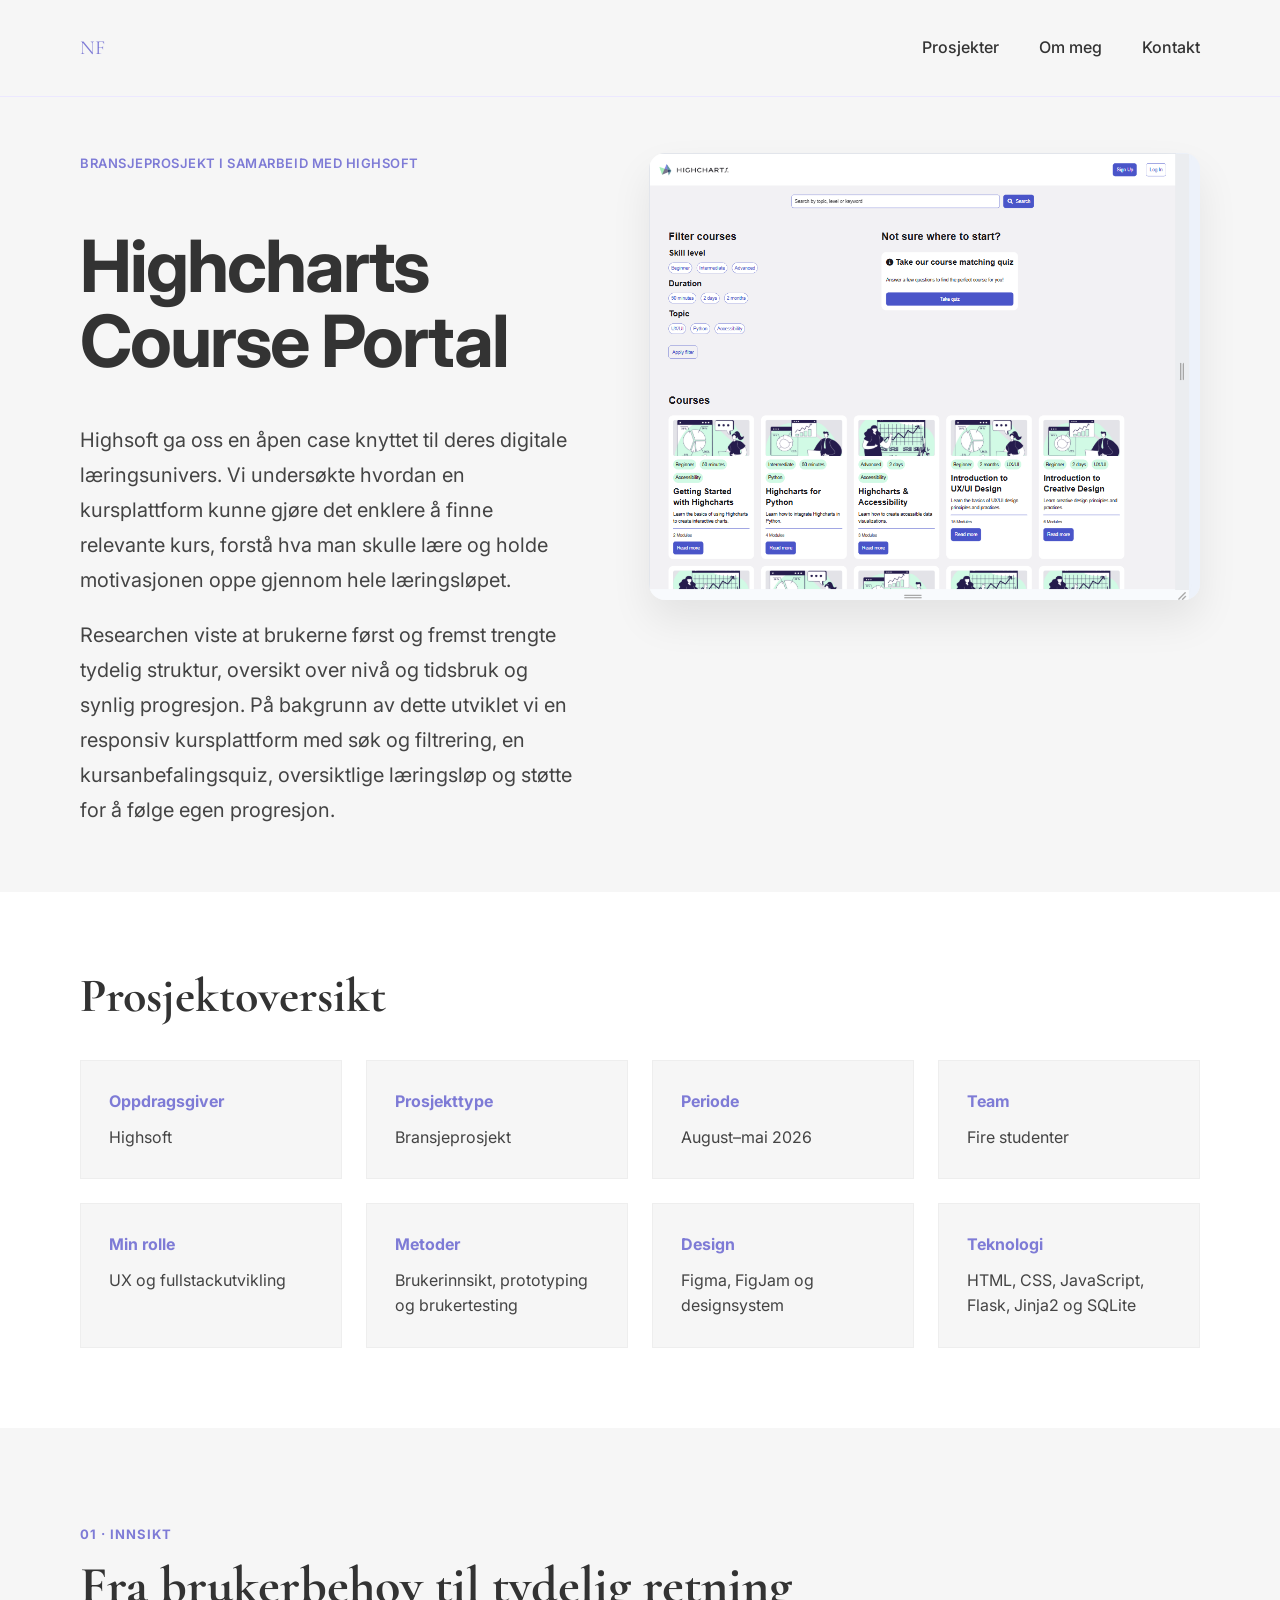
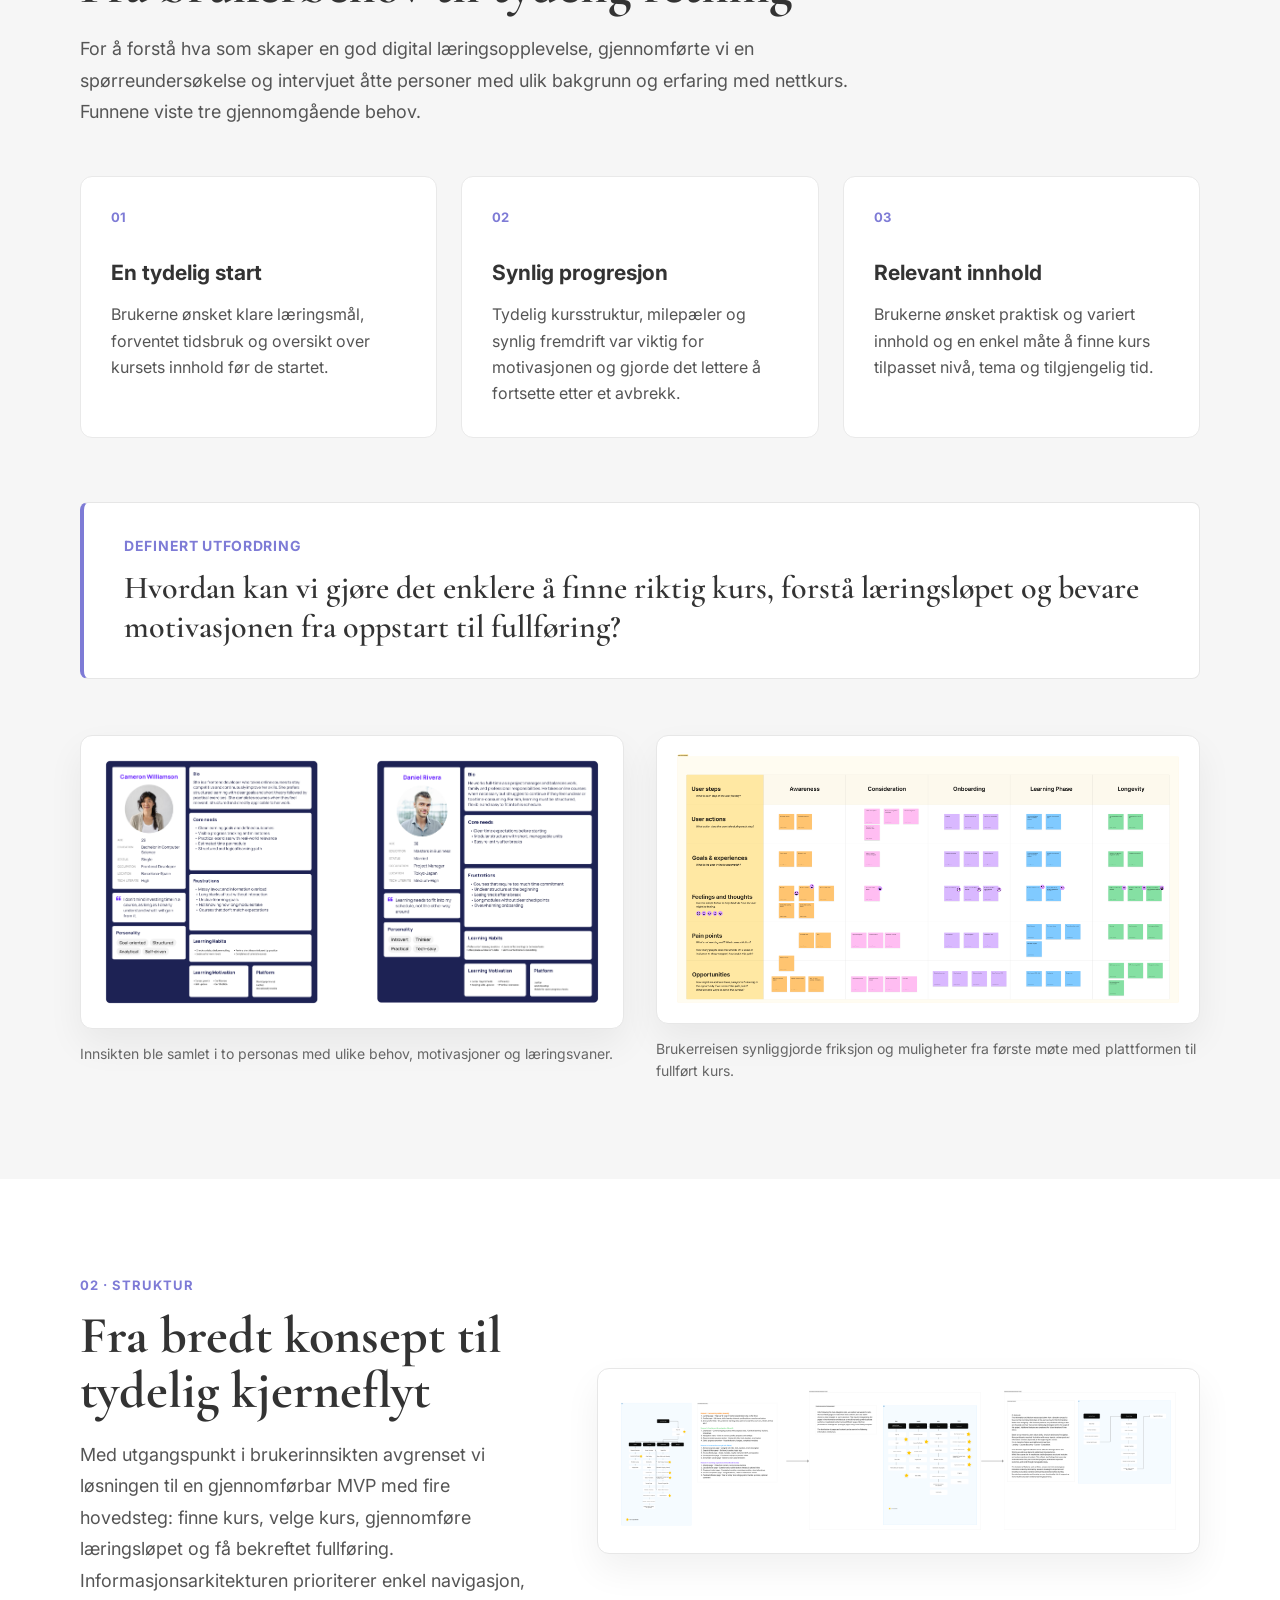
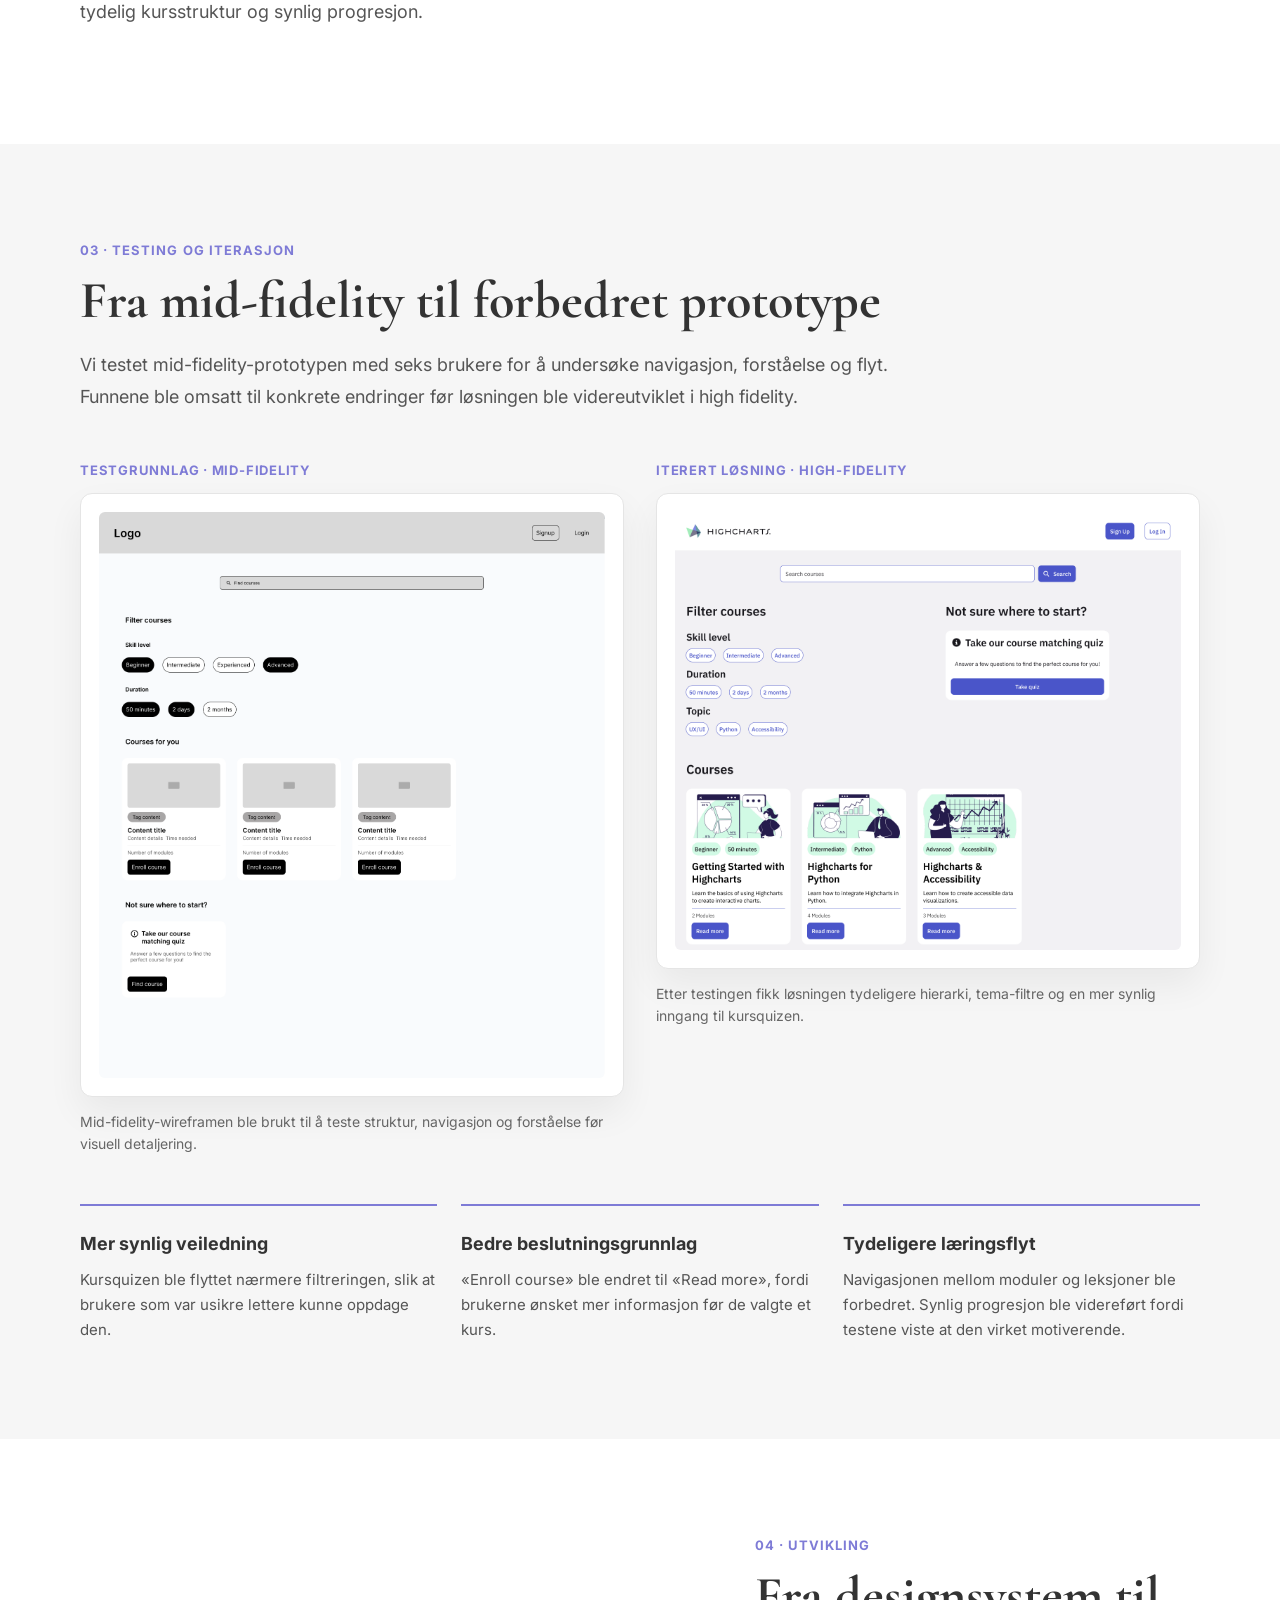
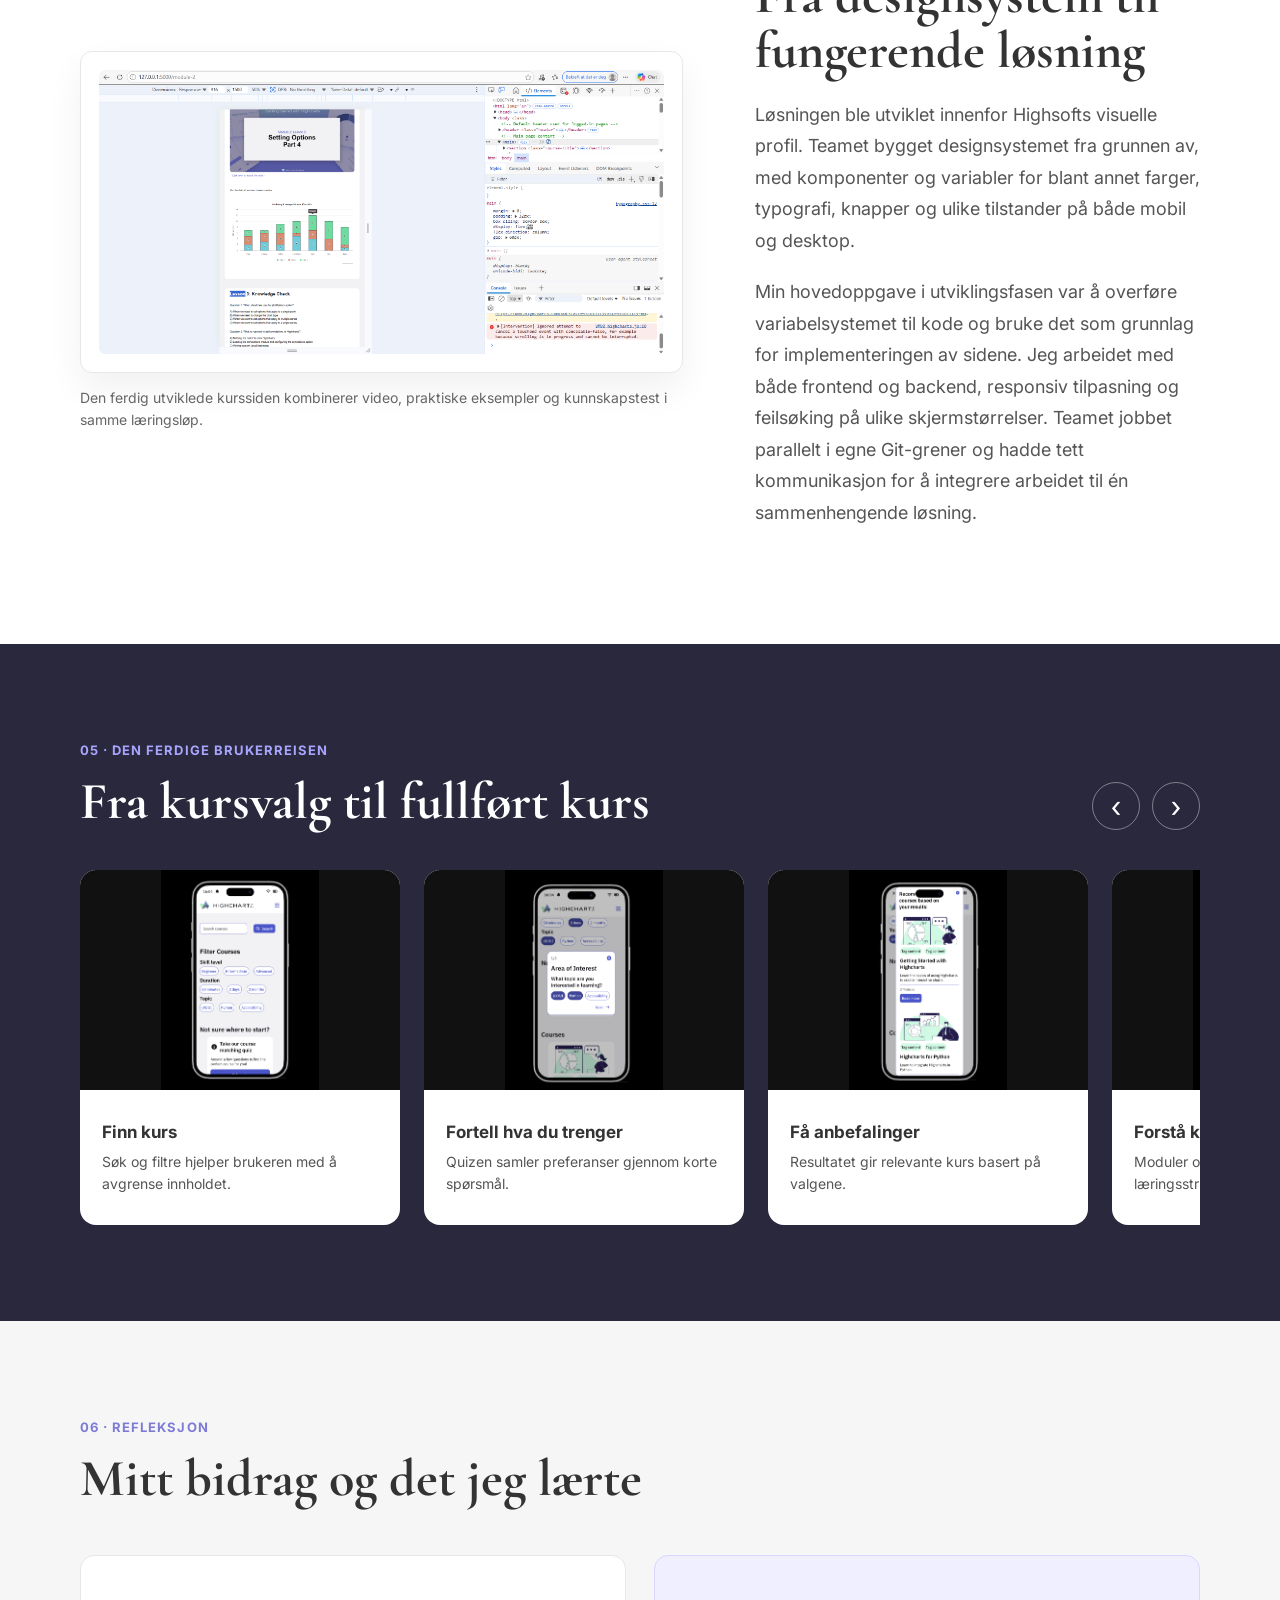
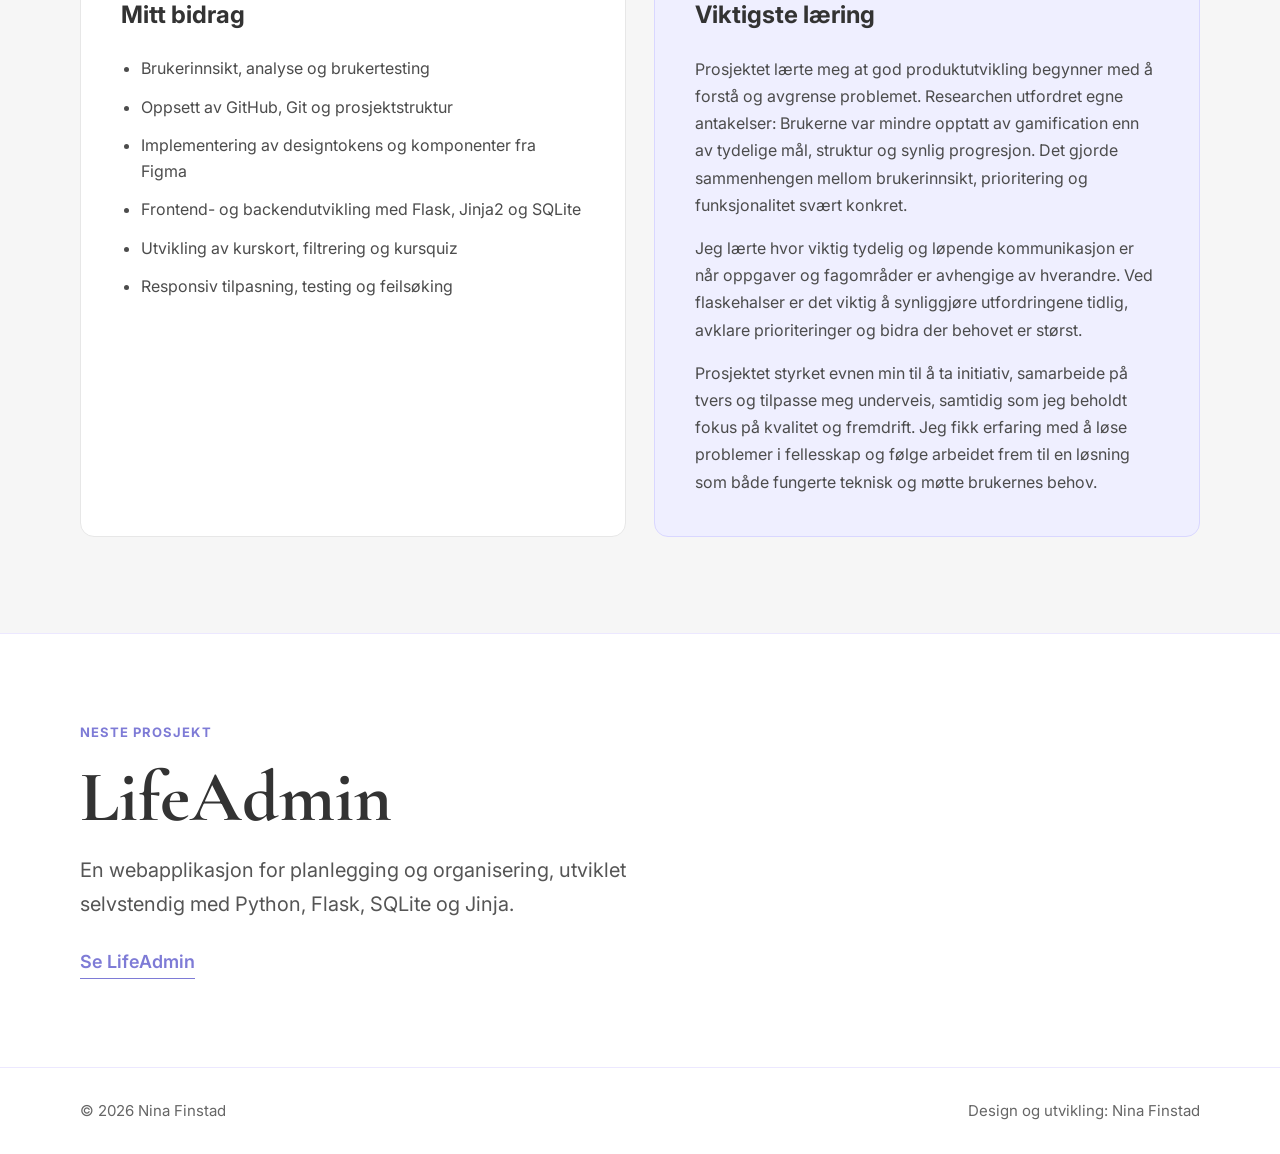
==== commit 5e12d7ec: "Oppdatert med tekst og bilder fort LifeAdmin" ====
--- a/highsoft.html
+++ b/highsoft.html
@@ -636,7 +636,10 @@
             </div>
         </section>
 
-        <!-- Neste prosjekt -->
+<!-- =========================
+     NESTE PROSJEKT
+========================= -->
+<!-- Neste prosjekt -->
 <section class="next-project">
     <div class="next-project-content">
         <span class="case-eyebrow">Neste prosjekt</span>
@@ -654,11 +657,11 @@
     </div>
 </section>
 
-    <!-- Footer -->
-    <footer class="site-footer">
-        <p>© 2026 Nina Finstad</p>
-        <p>Design og utvikling: Nina Finstad</p>
-    </footer>
+<!-- Footer -->
+<footer class="site-footer">
+    <p>© 2026 Nina Finstad</p>
+    <p>Design og utvikling: Nina Finstad</p>
+</footer>
 
 </body>
 </html>
--- a/style.css
+++ b/style.css
@@ -1559,18 +1559,6 @@
     color: #333333;
 }
 
-/* Mobil */
-@media (max-width: 768px) {
-    .case-challenge {
-        margin-top: 28px;
-        padding: 26px 24px;
-    }
-
-    .case-challenge-text {
-        font-size: 28px;
-    }
-}
-
 /* =========================
    NESTE PROSJEKT
 ========================= */
@@ -1582,51 +1570,537 @@
 }
 
 .next-project-content {
-    max-width: 900px;
+    max-width: 760px;
+}
+
+.next-project .case-eyebrow {
+    display: block;
+    margin-bottom: 18px;
 }
 
 .next-project h2 {
-    margin: 14px 0 20px;
+    margin: 0 0 20px;
     font-family: "Cormorant Garamond", Georgia, serif;
-    font-size: clamp(52px, 6vw, 82px);
-    line-height: 0.95;
+    font-size: clamp(48px, 6vw, 72px);
+    font-weight: 700;
+    line-height: 1;
     color: #333;
 }
 
 .next-project p {
     max-width: 650px;
-    margin-bottom: 30px;
-    font-size: 19px;
+    margin: 0 0 28px;
+    font-size: 20px;
     line-height: 1.7;
     color: #555;
 }
 
+/* Tekstlenke til neste prosjekt */
+
 .next-project-link {
     display: inline-block;
-    padding: 14px 22px;
-    border: 1px solid #7e7bd6;
-    border-radius: 999px;
+    position: relative;
+    padding: 0 0 5px;
+    border: 0;
+    border-radius: 0;
+    background: transparent;
     color: #7e7bd6;
+    font-size: 18px;
     font-weight: 600;
+    line-height: 1.4;
     text-decoration: none;
+    box-shadow: none;
     transition:
-        background-color 0.2s ease,
         color 0.2s ease,
         transform 0.2s ease;
 }
 
+.next-project-link::after {
+    content: "";
+    position: absolute;
+    right: 0;
+    bottom: 0;
+    left: 0;
+    height: 1px;
+    background: currentColor;
+    transform: scaleX(1);
+    transform-origin: left;
+    transition: transform 0.25s ease;
+}
+
 .next-project-link:hover {
-    color: #ffffff;
-    background: #7e7bd6;
-    transform: translateY(-2px);
-}
+    color: #5f5bbd;
+    transform: translateX(4px);
+}
+
+.next-project-link:hover::after {
+    transform: scaleX(0.65);
+}
+
+.next-project-link:focus-visible {
+    outline: 2px solid #7e7bd6;
+    outline-offset: 6px;
+}
+
+
+/* =========================
+   FOOTER
+========================= */
+
+.site-footer {
+    display: flex;
+    align-items: center;
+    justify-content: space-between;
+    gap: 24px;
+    padding: 32px 80px;
+    background: #ffffff;
+    border-top: 1px solid #ece8ff;
+    color: #666;
+}
+
+.site-footer p {
+    margin: 0;
+    font-size: 15px;
+    line-height: 1.5;
+}
+
+
+/* =========================
+   NESTE PROSJEKT OG FOOTER
+   RESPONSIV TILPASNING
+========================= */
 
 @media (max-width: 768px) {
     .next-project {
         padding: 64px 24px;
     }
 
+    .next-project h2 {
+        font-size: 48px;
+    }
+
     .next-project p {
         font-size: 18px;
     }
+
+    .next-project-link {
+        font-size: 17px;
+    }
+
+    .site-footer {
+        flex-direction: column;
+        align-items: flex-start;
+        gap: 8px;
+        padding: 28px 24px;
+    }
+}
+
+/* =========================================================
+   LIFEADMIN – FELLES PROSJEKTSTILER
+========================================================= */
+
+.lifeadmin-hero {
+    background:
+        linear-gradient(
+            135deg,
+            rgba(255, 241, 250, 0.75),
+            rgba(235, 242, 255, 0.85)
+        );
+}
+
+.lifeadmin-hero-image {
+    display: block;
+    text-decoration: none;
+}
+
+.lifeadmin-hero-image img {
+    aspect-ratio: 16 / 10;
+    object-fit: cover;
+    object-position: top;
+}
+
+
+/* =========================================================
+   LIFEADMIN – PROSJEKTOVERSIKT
+========================================================= */
+
+.lifeadmin-overview {
+    padding: 80px;
+    background: #ffffff;
+}
+
+.lifeadmin-meta-grid {
+    display: grid;
+    grid-template-columns: repeat(4, minmax(0, 1fr));
+    gap: 20px;
+    margin-top: 44px;
+}
+
+.lifeadmin-meta-grid article {
+    padding: 26px;
+    border: 1px solid #e8e6ef;
+    border-radius: 14px;
+    background: #f8f8fa;
+}
+
+.lifeadmin-meta-grid span,
+.lifeadmin-meta-grid strong {
+    display: block;
+}
+
+.lifeadmin-meta-grid span {
+    margin-bottom: 10px;
+    color: #7e7bd6;
+    font-size: 13px;
+    font-weight: 700;
+    letter-spacing: 0.06em;
+    text-transform: uppercase;
+}
+
+.lifeadmin-meta-grid strong {
+    color: #333;
+    font-size: 17px;
+    line-height: 1.5;
+}
+
+
+/* =========================================================
+   LIFEADMIN – LØSNINGEN I PRAKSIS
+========================================================= */
+
+.lifeadmin-solution {
+    background: #f6f6f6;
+}
+
+.lifeadmin-gallery {
+    display: grid;
+    grid-template-columns: repeat(2, minmax(0, 1fr));
+    gap: 28px;
+    margin-top: 48px;
+}
+
+.lifeadmin-gallery-item {
+    overflow: hidden;
+    border: 1px solid #e7e5ed;
+    border-radius: 18px;
+    background: #ffffff;
+    box-shadow: 0 16px 36px rgba(48, 45, 78, 0.06);
+}
+
+.lifeadmin-gallery-wide {
+    grid-column: 1 / -1;
+}
+
+.lifeadmin-gallery-item a {
+    display: block;
+    overflow: hidden;
+    background: #f1eff8;
+}
+
+.lifeadmin-gallery-item img {
+    display: block;
+    width: 100%;
+    height: 390px;
+    object-fit: cover;
+    object-position: top;
+    transition: transform 0.35s ease;
+}
+
+.lifeadmin-gallery-wide img {
+    height: 520px;
+}
+
+.lifeadmin-gallery-item a:hover img {
+    transform: scale(1.015);
+}
+
+.lifeadmin-gallery-item figcaption {
+    padding: 24px 26px 28px;
+    color: #555;
+    font-size: 17px;
+    line-height: 1.65;
+}
+
+.lifeadmin-gallery-item figcaption strong {
+    display: block;
+    margin-bottom: 8px;
+    color: #333;
+    font-size: 20px;
+}
+
+
+/* =========================================================
+   LIFEADMIN – BACKEND OG TEKNISK OPPBYGGING
+========================================================= */
+
+.lifeadmin-backend {
+    background: #ffffff;
+}
+
+.lifeadmin-two-column {
+    display: grid;
+    grid-template-columns: minmax(0, 0.9fr) minmax(0, 1.1fr);
+    gap: 70px;
+    align-items: center;
+}
+
+.lifeadmin-two-column-reverse {
+    grid-template-columns: minmax(0, 1.05fr) minmax(0, 0.95fr);
+}
+
+.lifeadmin-technical-text h2 {
+    margin: 18px 0 26px;
+    font-family: "Cormorant Garamond", Georgia, serif;
+    font-size: clamp(42px, 5vw, 64px);
+    line-height: 1;
+    color: #333;
+}
+
+.lifeadmin-technical-text > p {
+    margin-bottom: 26px;
+    color: #555;
+    font-size: 19px;
+    line-height: 1.75;
+}
+
+.lifeadmin-feature-list {
+    display: grid;
+    gap: 14px;
+    padding: 0;
+    list-style: none;
+}
+
+.lifeadmin-feature-list li {
+    position: relative;
+    padding-left: 24px;
+    color: #444;
+    font-size: 17px;
+    line-height: 1.6;
+}
+
+.lifeadmin-feature-list li::before {
+    content: "";
+    position: absolute;
+    top: 0.68em;
+    left: 0;
+    width: 7px;
+    height: 7px;
+    border-radius: 50%;
+    background: #7e7bd6;
+}
+
+.lifeadmin-code-figure,
+.lifeadmin-test-figure {
+    margin: 0;
+}
+
+.lifeadmin-code-figure a,
+.lifeadmin-test-figure a {
+    display: block;
+    overflow: hidden;
+    padding: 20px;
+    border: 1px solid #e5e3ec;
+    border-radius: 18px;
+    background: #ffffff;
+    box-shadow: 0 18px 42px rgba(47, 44, 76, 0.08);
+}
+
+.lifeadmin-code-figure img,
+.lifeadmin-test-figure img {
+    display: block;
+    width: 100%;
+    height: auto;
+}
+
+.lifeadmin-code-figure figcaption,
+.lifeadmin-test-figure figcaption {
+    margin-top: 14px;
+    color: #666;
+    font-size: 15px;
+    line-height: 1.6;
+}
+
+
+/* =========================================================
+   LIFEADMIN – TESTING
+========================================================= */
+
+.lifeadmin-testing {
+    background: #f6f6f6;
+}
+
+.lifeadmin-quality-grid {
+    display: grid;
+    grid-template-columns: repeat(2, minmax(0, 1fr));
+    gap: 16px;
+}
+
+.lifeadmin-quality-grid article {
+    padding: 20px;
+    border: 1px solid #e4e2eb;
+    border-radius: 12px;
+    background: #ffffff;
+}
+
+.lifeadmin-quality-grid strong,
+.lifeadmin-quality-grid span {
+    display: block;
+}
+
+.lifeadmin-quality-grid strong {
+    margin-bottom: 7px;
+    color: #7e7bd6;
+    font-size: 17px;
+}
+
+.lifeadmin-quality-grid span {
+    color: #555;
+    font-size: 15px;
+    line-height: 1.55;
+}
+
+
+/* =========================================================
+   LIFEADMIN – SIKKERHET OG ROBUSTHET
+========================================================= */
+
+.lifeadmin-security {
+    color: #ffffff;
+    background: #28273f;
+}
+
+.lifeadmin-security .case-section-heading h2,
+.lifeadmin-security .case-section-heading p {
+    color: #ffffff;
+}
+
+.lifeadmin-security-grid {
+    display: grid;
+    grid-template-columns: repeat(3, minmax(0, 1fr));
+    gap: 22px;
+    margin-top: 46px;
+}
+
+.lifeadmin-security-grid article {
+    padding: 28px;
+    border: 1px solid rgba(255, 255, 255, 0.16);
+    border-radius: 14px;
+    background: rgba(255, 255, 255, 0.06);
+}
+
+.lifeadmin-security-grid strong {
+    display: block;
+    margin-bottom: 12px;
+    color: #b6b3ff;
+    font-size: 19px;
+}
+
+.lifeadmin-security-grid p {
+    color: rgba(255, 255, 255, 0.78);
+    font-size: 16px;
+    line-height: 1.7;
+}
+
+
+/* =========================================================
+   LIFEADMIN – REFLEKSJON OG LÆRING
+========================================================= */
+
+.lifeadmin-reflection {
+    background: #f6f6f6;
+}
+
+.lifeadmin-reflection-grid {
+    display: grid;
+    grid-template-columns: repeat(2, minmax(0, 1fr));
+    gap: 34px;
+    margin-top: 44px;
+}
+
+.lifeadmin-reflection-grid article {
+    padding: 38px;
+    border: 1px solid #e3e1e9;
+    border-radius: 18px;
+    background: #ffffff;
+}
+
+.lifeadmin-reflection-grid h3 {
+    margin-bottom: 22px;
+    color: #333;
+    font-size: 25px;
+}
+
+.lifeadmin-reflection-grid p {
+    color: #555;
+    font-size: 17px;
+    line-height: 1.75;
+}
+
+.lifeadmin-reflection-grid p + p {
+    margin-top: 18px;
+}
+
+.lifeadmin-reflection-highlight {
+    border-color: #cfccff !important;
+    background: #efefff !important;
+}
+
+
+/* =========================================================
+   LIFEADMIN – RESPONSIV TILPASNING
+========================================================= */
+
+@media (max-width: 1100px) {
+    .lifeadmin-meta-grid {
+        grid-template-columns: repeat(2, minmax(0, 1fr));
+    }
+
+    .lifeadmin-two-column,
+    .lifeadmin-two-column-reverse {
+        grid-template-columns: 1fr;
+        gap: 42px;
+    }
+
+    .lifeadmin-security-grid {
+        grid-template-columns: 1fr;
+    }
+}
+
+@media (max-width: 768px) {
+    .lifeadmin-overview {
+        padding: 64px 24px;
+    }
+
+    .lifeadmin-meta-grid,
+    .lifeadmin-gallery,
+    .lifeadmin-quality-grid,
+    .lifeadmin-reflection-grid {
+        grid-template-columns: 1fr;
+    }
+
+    .lifeadmin-gallery-wide {
+        grid-column: auto;
+    }
+
+    .lifeadmin-gallery-item img,
+    .lifeadmin-gallery-wide img {
+        height: 280px;
+    }
+
+    .lifeadmin-gallery-item figcaption {
+        padding: 20px;
+        font-size: 16px;
+    }
+
+    .lifeadmin-technical-text > p {
+        font-size: 18px;
+    }
+
+    .lifeadmin-reflection-grid article {
+        padding: 28px 24px;
+    }
+
+    .lifeadmin-reflection-grid p {
+        font-size: 16px;
+    }
 }
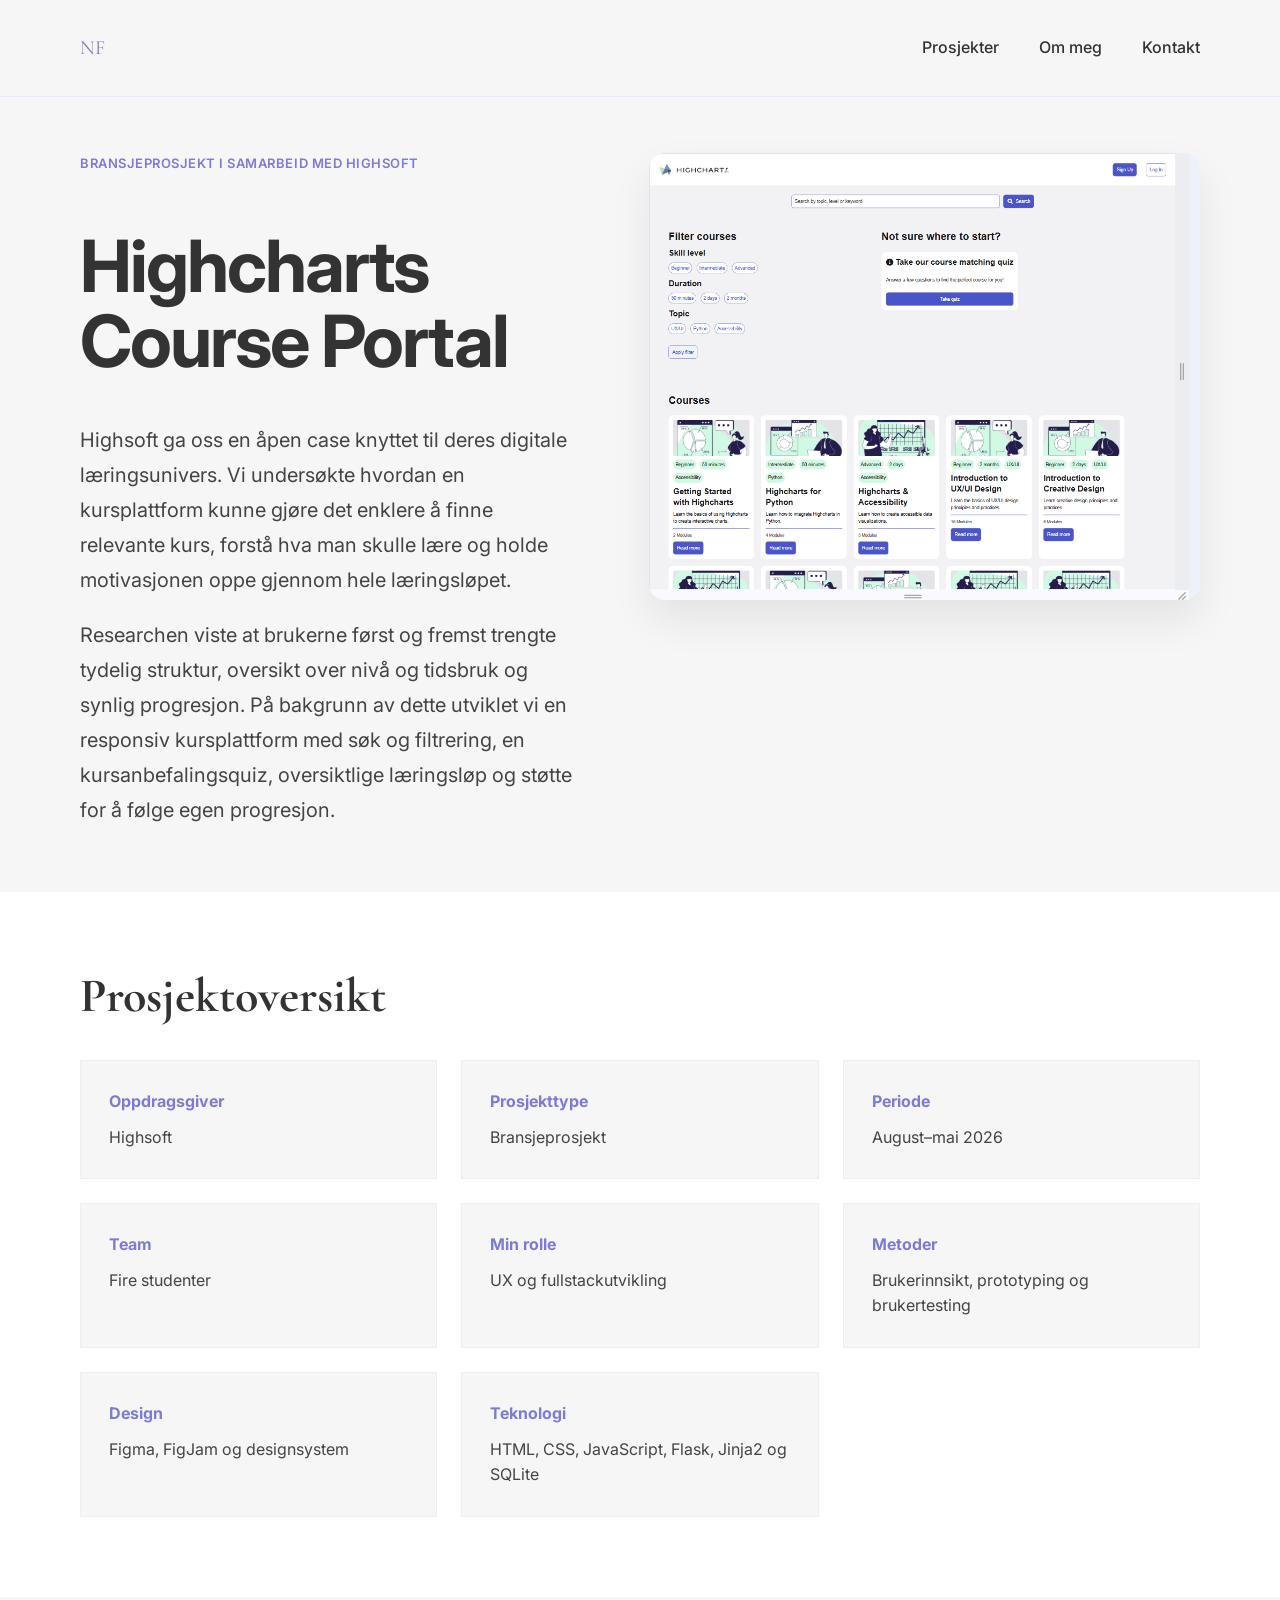
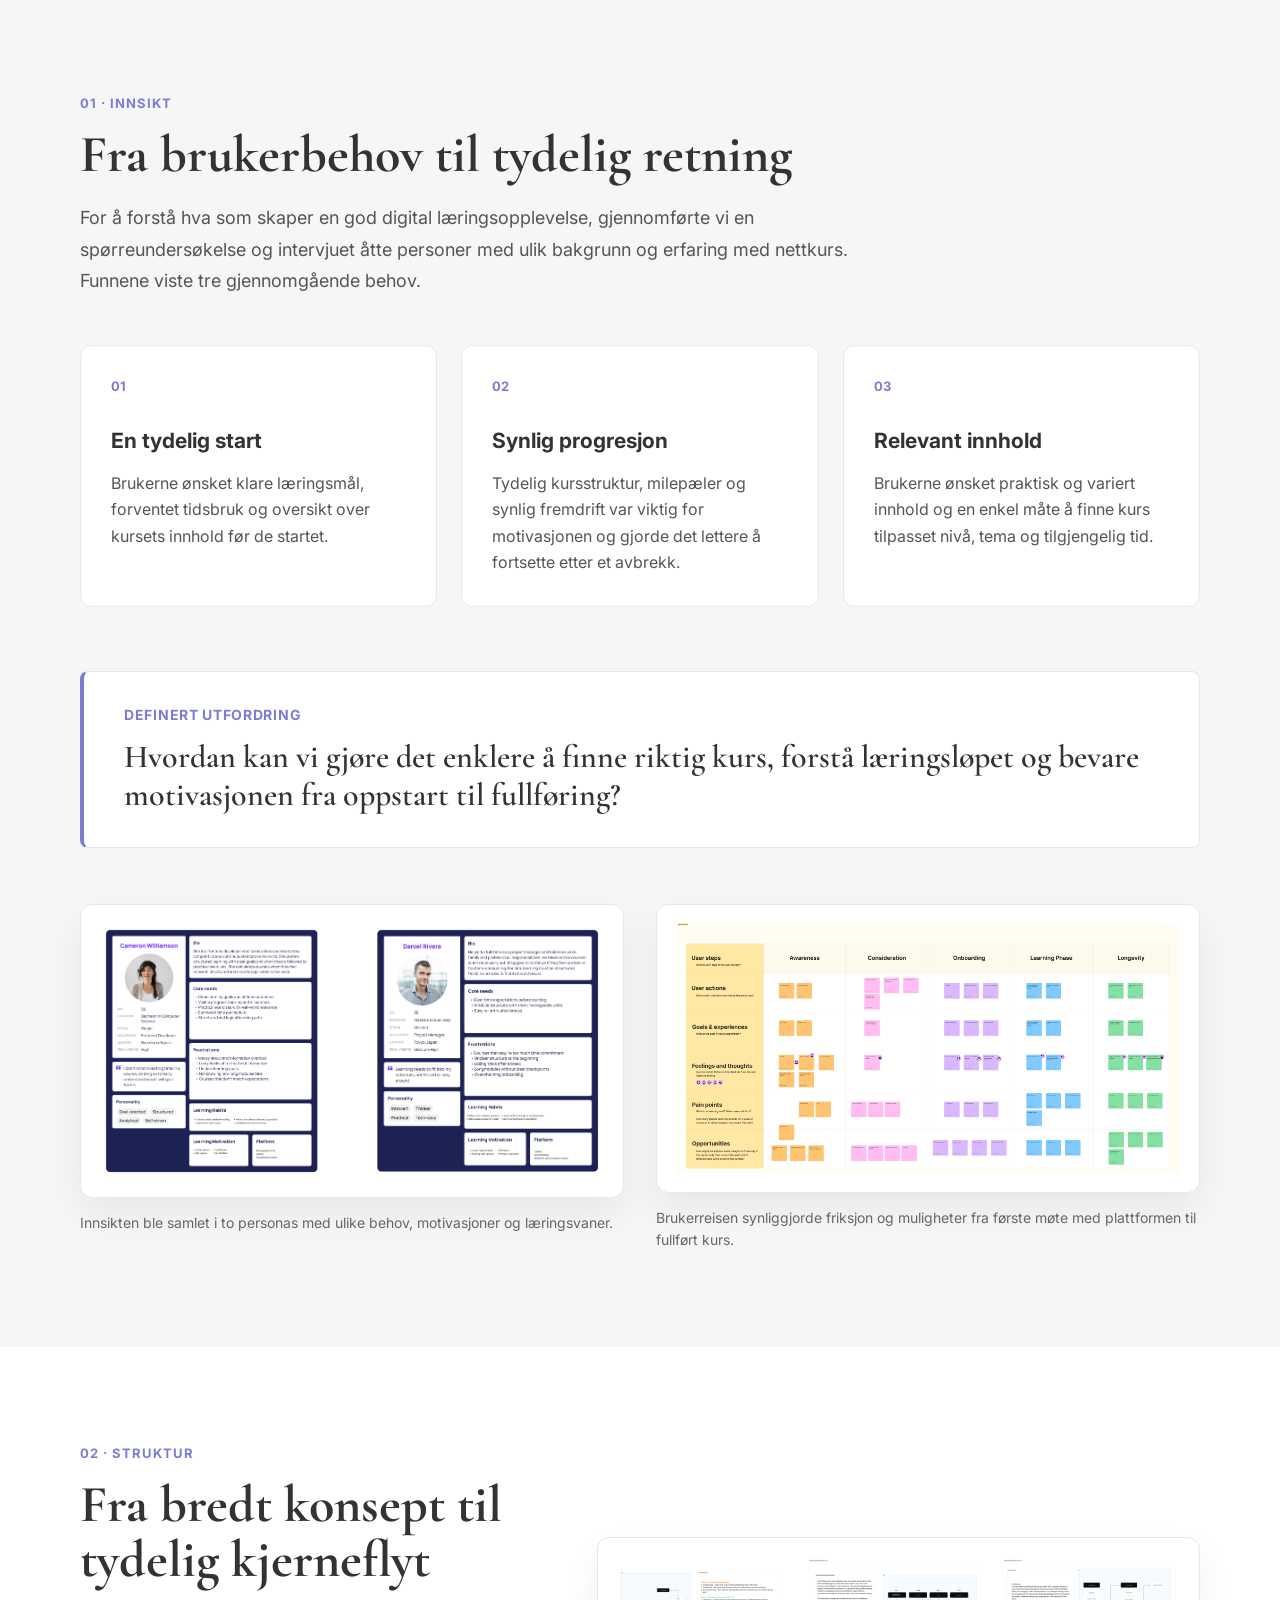
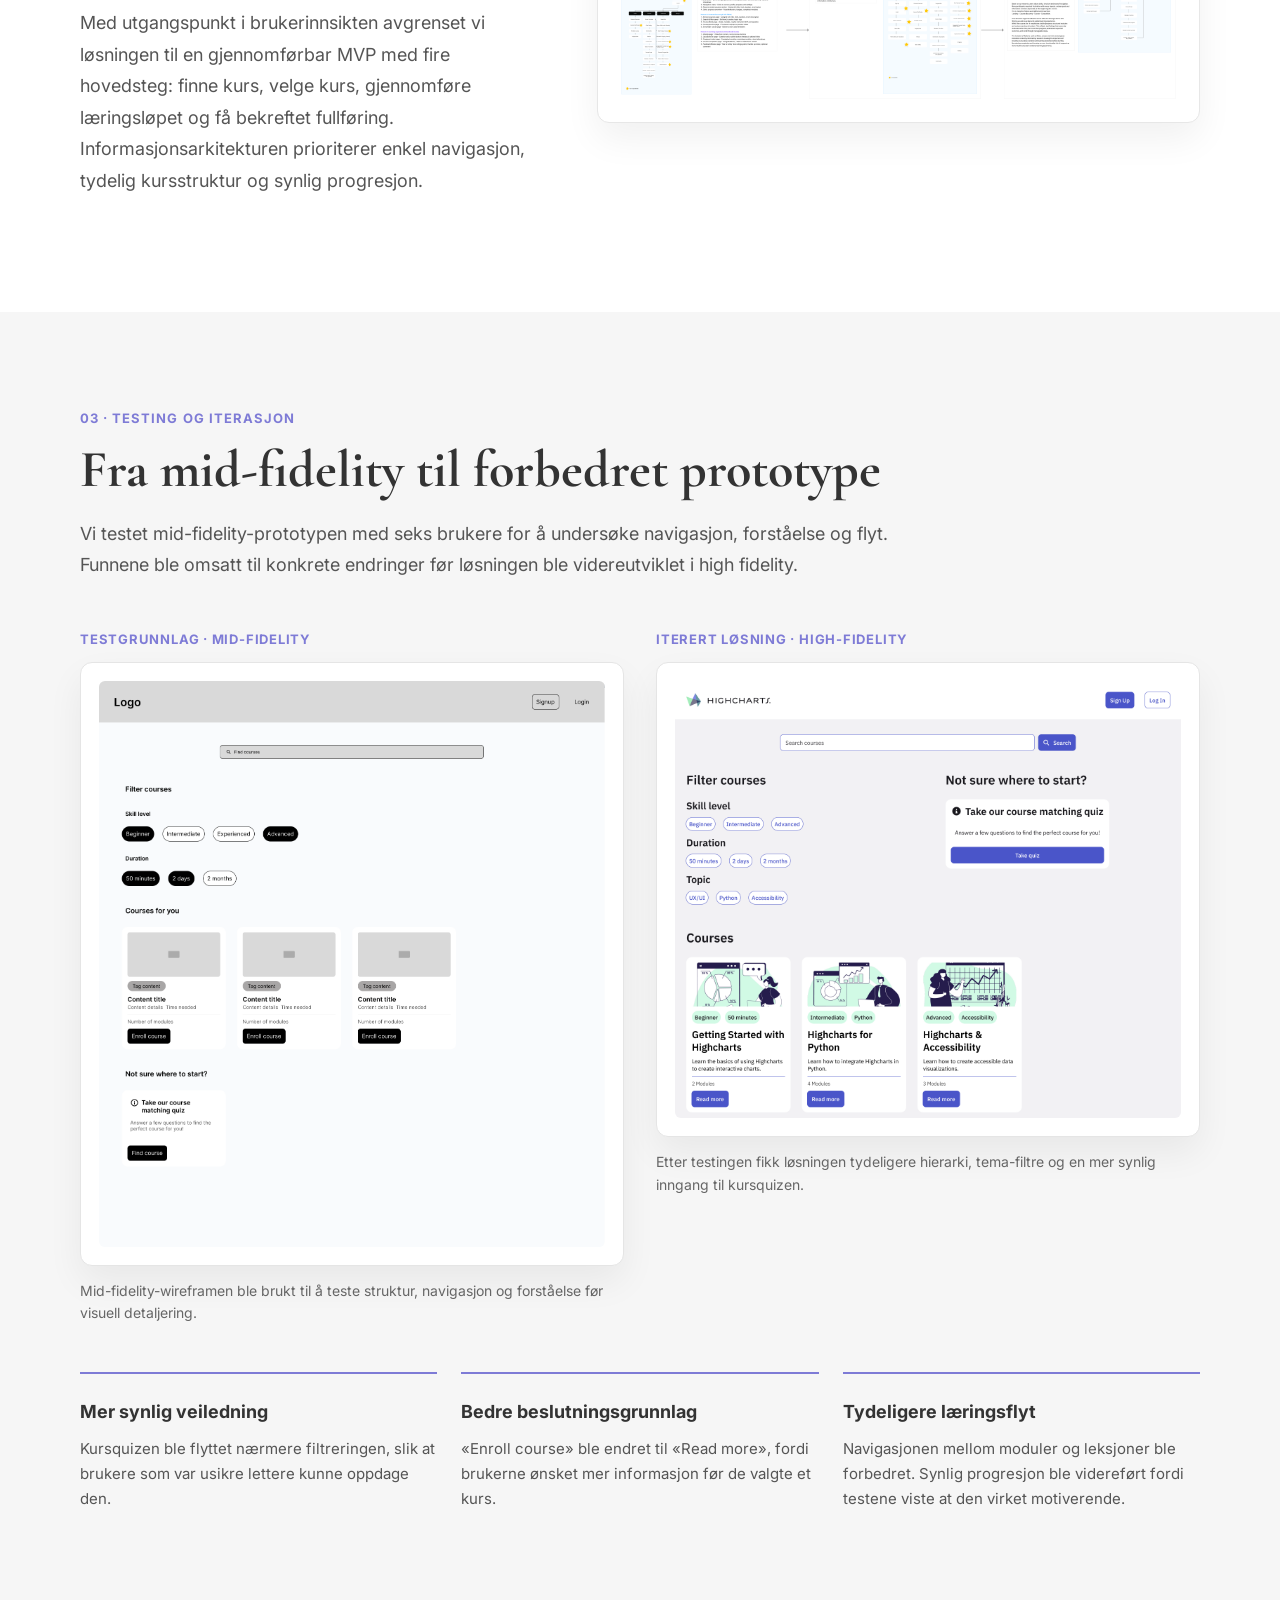
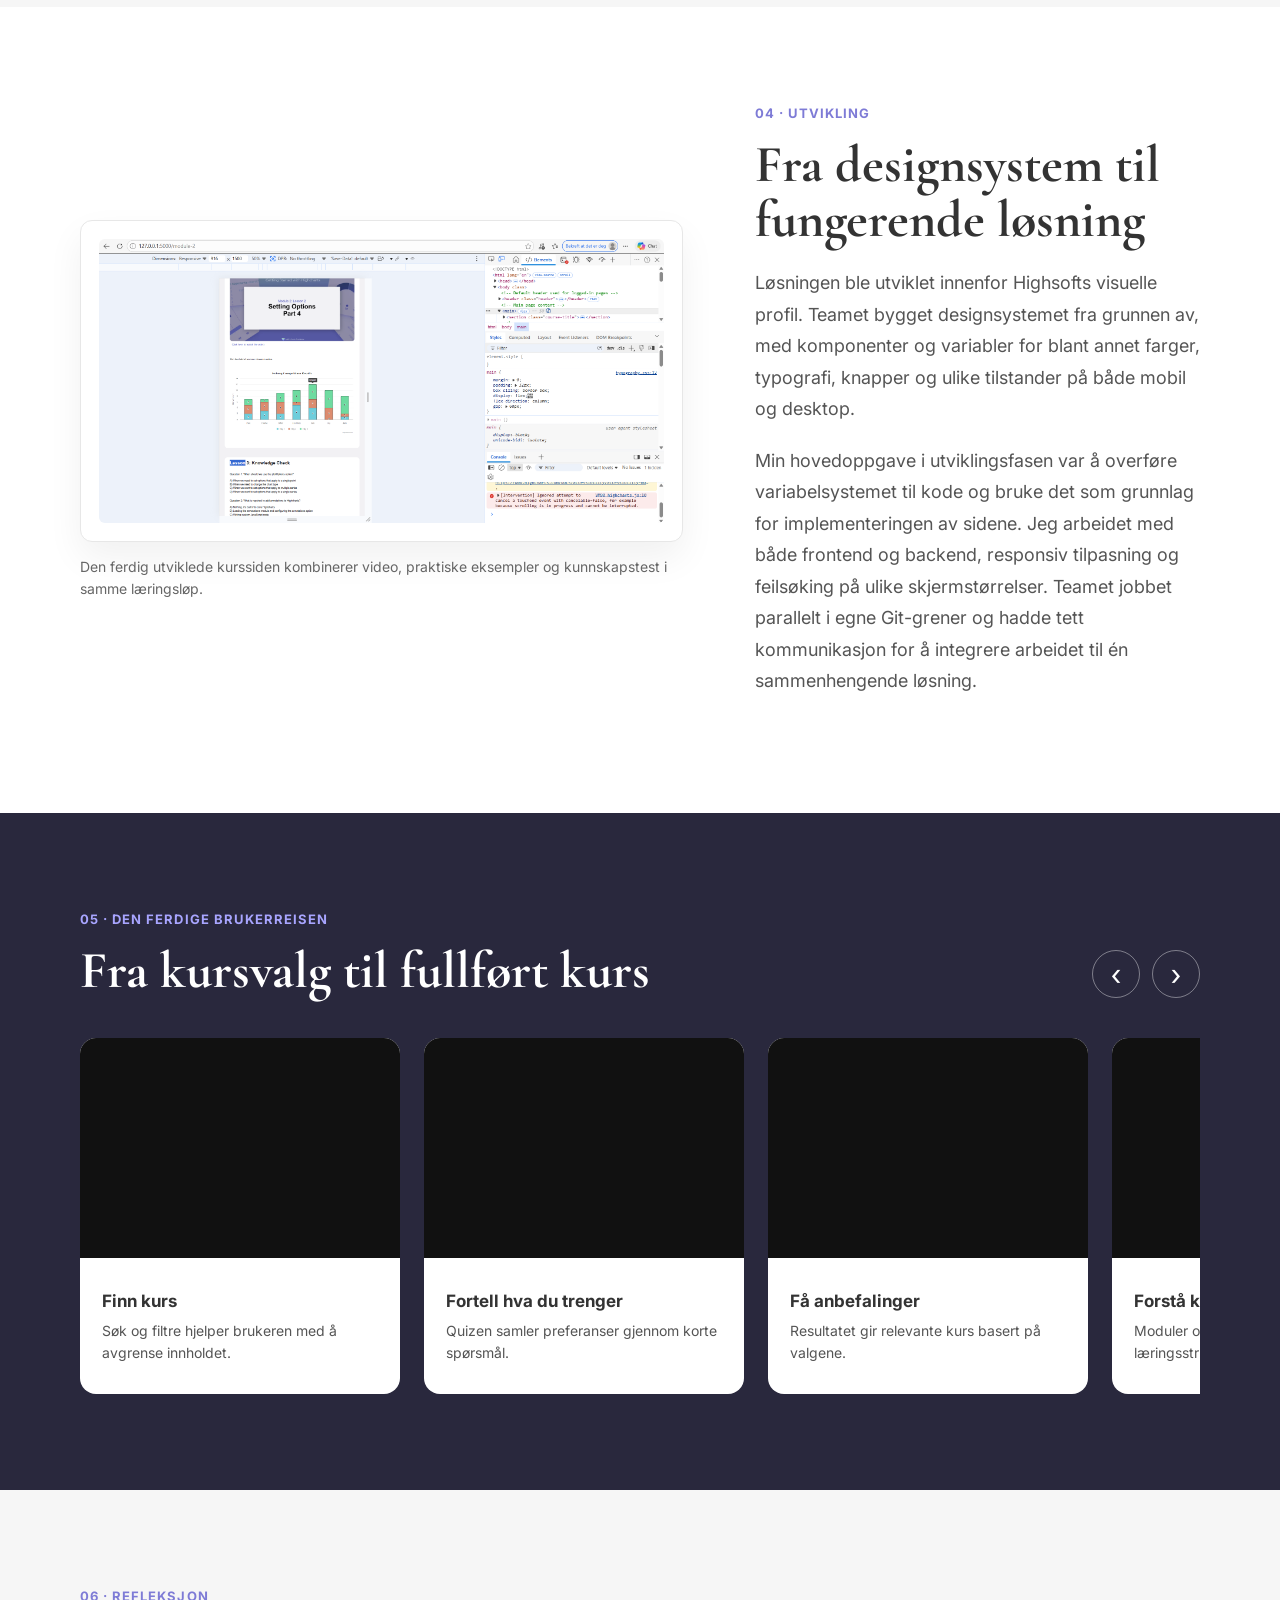
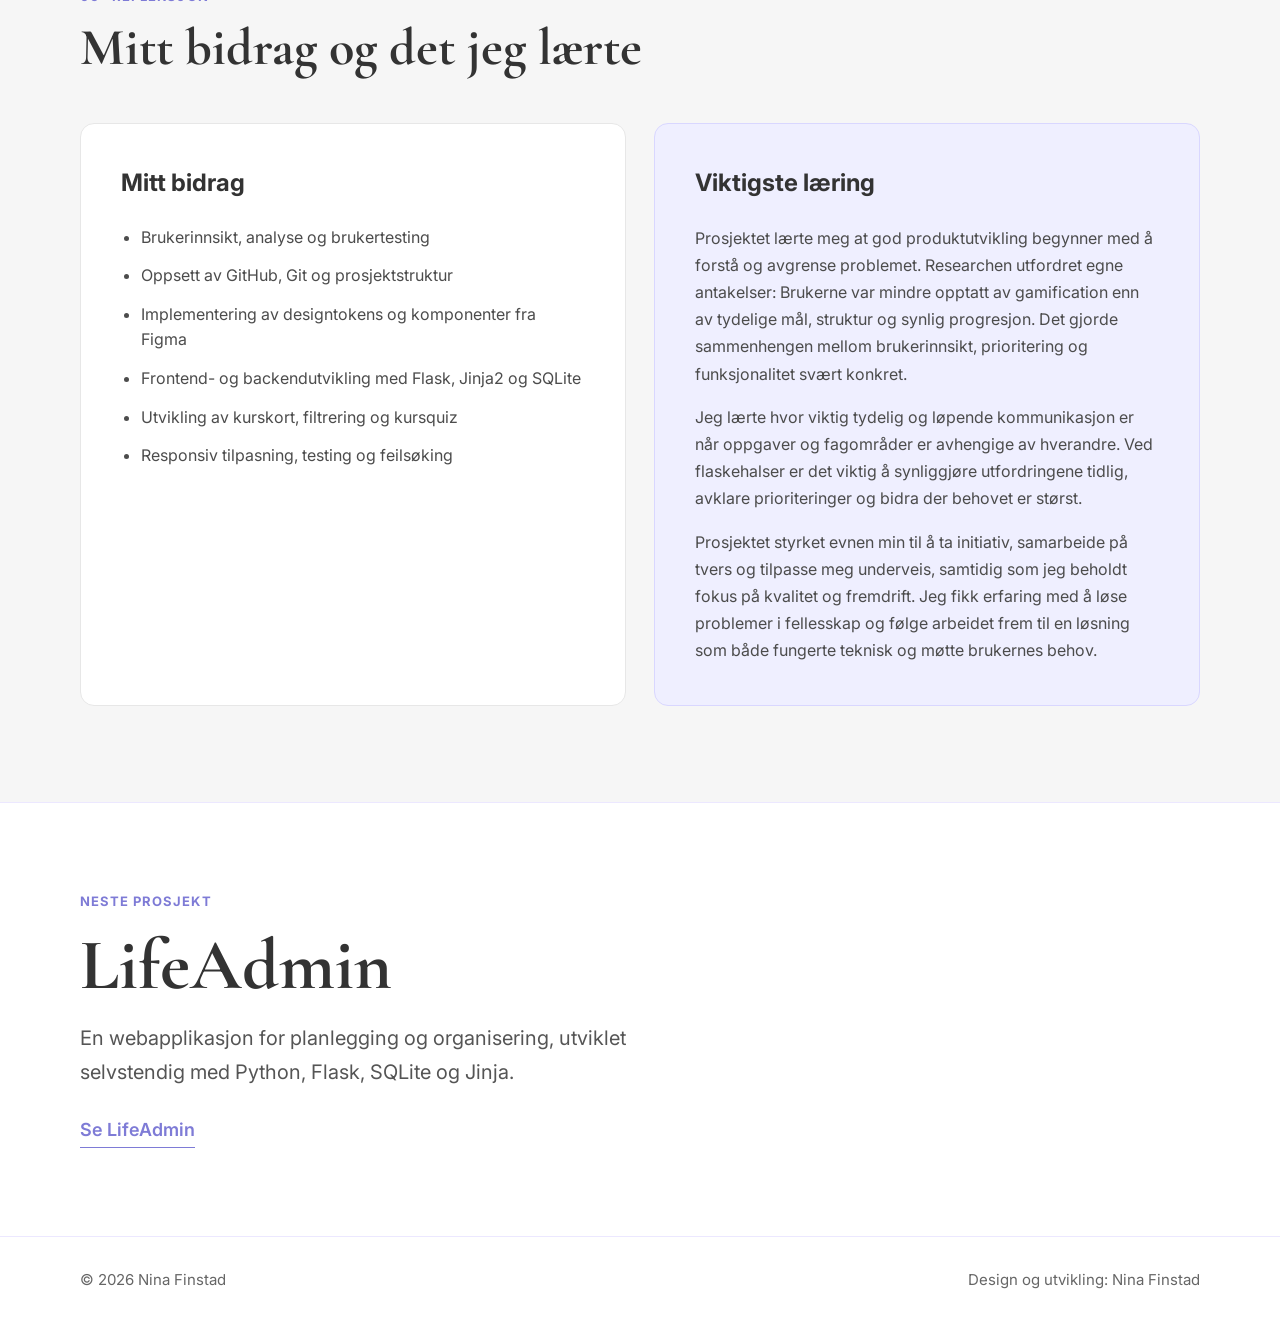
==== commit 13543806: "Oppdaterer Matflyt case" ====
--- a/highsoft.html
+++ b/highsoft.html
@@ -23,7 +23,7 @@
     <link rel="stylesheet" href="style.css">
 
     <!-- JavaScript -->
-    <script src="js/highsoft.js" defer></script>
+    <script src="js/project.js" defer></script>
 </head>
 
 <body>
@@ -449,7 +449,7 @@
 
             <div
                 class="case-carousel"
-                id="highsoft-carousel"
+                id="project-carousel"
                 tabindex="0"
                 aria-label="Bilder fra den ferdige mobilprototypen"
             >
@@ -663,5 +663,28 @@
     <p>Design og utvikling: Nina Finstad</p>
 </footer>
 
+
+
+<!-- =========================
+     BILDEFORSTØRRELSE
+========================== -->
+
+<dialog id="case-lightbox" class="case-lightbox">
+    <button
+        id="case-lightbox-close"
+        class="case-lightbox-close"
+        type="button"
+        aria-label="Lukk bildet"
+    >
+        ×
+    </button>
+
+    <img
+        id="case-lightbox-image"
+        class="case-lightbox-image"
+        src=""
+        alt=""
+    >
+</dialog>
 </body>
 </html>
--- a/style.css
+++ b/style.css
@@ -862,7 +862,7 @@
 
 .project-meta-grid {
     display: grid;
-    grid-template-columns: repeat(4, minmax(0, 1fr));
+    grid-template-columns: repeat(3, minmax(0, 1fr));
     gap: 24px;
 }
 
@@ -1859,7 +1859,7 @@
 .lifeadmin-technical-text > p {
     margin-bottom: 26px;
     color: #555;
-    font-size: 19px;
+    font-size: 18px;
     line-height: 1.75;
 }
 
@@ -2032,7 +2032,7 @@
 
 .lifeadmin-reflection-grid p {
     color: #555;
-    font-size: 17px;
+    font-size: 18px;
     line-height: 1.75;
 }
 
@@ -2101,6 +2101,260 @@
     }
 
     .lifeadmin-reflection-grid p {
-        font-size: 16px;
-    }
+        font-size: 18px;
+    }
+}
+
+/* =========================================================
+   MATFLYT – SEKSJON 03–08
+========================================================= */
+
+
+/* =========================================================
+   03 · ITERASJON
+========================================================= */
+
+.matflyt-iteration .case-two-column {
+    align-items: start;
+}
+
+.matflyt-iteration-images {
+    display: grid;
+    grid-template-columns: 1fr 1fr;
+    gap: 20px;
+    align-items: start;
+}
+
+.matflyt-iteration-figure {
+    margin: 0;
+    min-width: 0;
+}
+
+.matflyt-iteration-figure .case-image-label {
+    display: block;
+    margin-bottom: 10px;
+}
+
+.matflyt-iteration-figure .case-image-button {
+    display: block;
+    width: 100%;
+    padding: 0;
+}
+
+.matflyt-iteration-figure img {
+    display: block;
+    width: 100%;
+    height: 230px;
+    object-fit: contain;
+}
+
+.matflyt-iteration-figure figcaption {
+    margin-top: 12px;
+}
+
+
+/* =========================================================
+   04 · DESIGNSYSTEM
+========================================================= */
+
+.matflyt-design-system .case-two-column {
+    align-items: center;
+}
+
+.matflyt-system-figure {
+    margin: 0;
+    min-width: 0;
+}
+
+.matflyt-system-figure .case-image-button {
+    display: block;
+    width: 100%;
+    padding: 0;
+}
+
+.matflyt-system-figure img {
+    display: block;
+    width: 100%;
+    max-height: 420px;
+    object-fit: contain;
+}
+
+.matflyt-system-figure figcaption {
+    margin-top: 14px;
+}
+
+
+/* =========================================================
+   05 · KOMPONENTER
+========================================================= */
+
+.matflyt-components .case-section-heading {
+    margin-bottom: 48px;
+}
+
+.matflyt-component-grid {
+    display: grid;
+    grid-template-columns: repeat(3, minmax(0, 1fr));
+    gap: 24px;
+    align-items: stretch;
+}
+
+.matflyt-component-card {
+    display: flex;
+    flex-direction: column;
+    margin: 0;
+    min-width: 0;
+    overflow: hidden;
+
+    border: 1px solid rgba(41, 40, 61, 0.12);
+    border-radius: 18px;
+    background: #ffffff;
+}
+
+.matflyt-component-card .case-image-button {
+    display: flex;
+    align-items: center;
+    justify-content: center;
+
+    width: 100%;
+    height: 220px;
+    padding: 14px;
+
+    border: 0;
+    background: #f7f7f7;
+    cursor: zoom-in;
+}
+
+.matflyt-component-card img {
+    display: block;
+    width: 100%;
+    height: 100%;
+    object-fit: contain;
+}
+
+.matflyt-component-card figcaption {
+    flex: 1;
+    padding: 18px 20px 22px;
+}
+
+.matflyt-component-card figcaption strong {
+    display: block;
+    margin-bottom: 7px;
+}
+
+
+/* =========================================================
+   06 · MOBILREISE
+========================================================= */
+
+.matflyt-final-flow .case-carousel-heading > div:first-child {
+    max-width: 760px;
+}
+
+.matflyt-final-flow .case-carousel-heading p {
+    margin-top: 16px;
+}
+
+
+/* =========================================================
+   RESPONSIVT
+========================================================= */
+
+@media (max-width: 1050px) {
+
+    .matflyt-component-grid {
+        grid-template-columns: repeat(2, minmax(0, 1fr));
+    }
+
+    .matflyt-iteration-images {
+        grid-template-columns: 1fr;
+    }
+
+    .matflyt-iteration-figure img {
+        height: 270px;
+    }
+}
+
+
+@media (max-width: 800px) {
+
+    .matflyt-iteration .case-two-column,
+    .matflyt-design-system .case-two-column {
+        grid-template-columns: 1fr;
+    }
+
+    .matflyt-iteration-images {
+        margin-top: 12px;
+    }
+
+    .matflyt-system-figure {
+        margin-top: 12px;
+    }
+}
+
+
+@media (max-width: 600px) {
+
+    .matflyt-component-grid {
+        grid-template-columns: 1fr;
+    }
+
+    .matflyt-component-card .case-image-button {
+        height: 200px;
+    }
+
+    .matflyt-iteration-figure img {
+        height: auto;
+        max-height: 300px;
+    }
+
+    .matflyt-system-figure img {
+        max-height: 320px;
+    }
+}
+
+/* =========================================================
+   MATFLYT – HERO-BILDE
+========================================================= */
+
+.matflyt-hero-image {
+    display: flex;
+    align-items: center;
+    justify-content: center;
+
+    padding: 55px 45px;
+    overflow: hidden;
+}
+
+.matflyt-hero-image img {
+    display: block;
+    width: 100%;
+    max-width: 720px;
+    max-height: 560px;
+    object-fit: contain;
+}
+
+/* =========================================================
+   MATFLYT – MØRK DESIGNSYSTEM-SEKSJON
+========================================================= */
+
+.matflyt-design-system {
+    background: #292941;
+    color: #ffffff;
+}
+
+.matflyt-design-system h2 {
+    color: #ffffff;
+}
+
+.matflyt-design-system p {
+    color: #ffffff;
+}
+
+.matflyt-design-system figcaption {
+    color: #ffffff;
+}
+
+.matflyt-design-system .case-eyebrow {
+    color: #9b91ff;
 }
